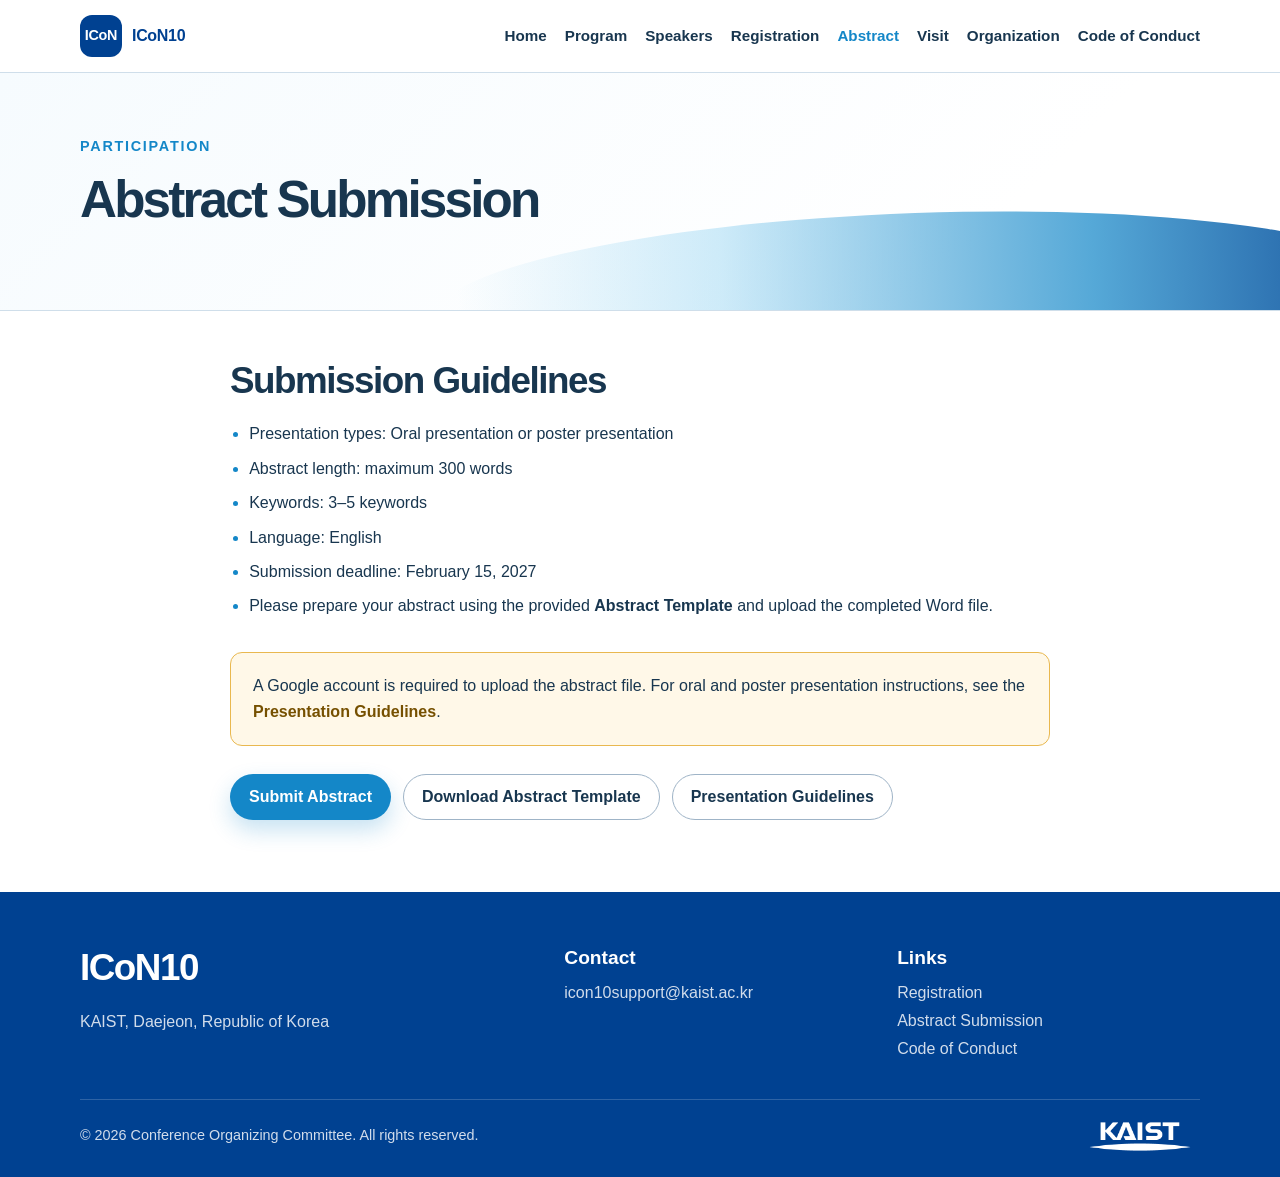
==== abstract.html @ b4e15028 "Add files via upload" ====
<!DOCTYPE html>
<html lang="en">

<head>
  <meta charset="UTF-8" />
  <meta name="viewport" content="width=device-width, initial-scale=1.0" />
  <meta name="description" content="Abstract submission information for ICoN10." />
  <title>Abstract Submission | ICoN10</title>
  <link rel="stylesheet" href="css/style.css" />
</head>

<body class="page-abstract">
  <header class="site-header">
    <div class="container header-inner">
      <a class="site-logo" href="index.html" aria-label="Conference home">
        <span class="logo-mark">ICoN</span>
        <span class="logo-text">ICoN10</span>
      </a>

      <button class="nav-toggle" type="button" aria-label="Open navigation" aria-expanded="false">
        <span></span><span></span><span></span>
      </button>

      <nav class="site-nav" aria-label="Main navigation">
        <a href="index.html">Home</a>
        <a href="program.html">Program</a>
        <a href="speakers.html">Speakers</a>
        <a href="registration.html">Registration</a>
        <a href="abstract.html">Abstract</a>
        <div class="nav-dropdown">
          <a class="nav-dropdown-trigger" href="venue.html">
            Visit
          </a>
          <div class="nav-dropdown-menu" aria-label="Visit submenu">
            <a href="venue.html">Venue</a>
            <a href="transportation.html">Transportation</a>
            <a href="accommodation.html">Accommodation</a>
            <a href="local-information.html">Local Information</a>
          </div>
        </div>
        <a href="organization.html">Organization</a>
        <a href="code-of-conduct.html">Code of Conduct</a>
      </nav>
    </div>
  </header>

  <main class="page-main">
    <section class="page-title">
      <div class="container">
        <p class="eyebrow">Participation</p>
        <h1>Abstract Submission</h1>
      </div>
    </section>

    <section class="section">
      <div class="container content-narrow">
        <h2>Submission Guidelines</h2>
        <ul class="check-list">
          <li>Presentation types: Oral presentation or poster presentation</li>
          <li>Abstract length: maximum 300 words</li>
          <li>Keywords: 3–5 keywords</li>
          <li>Language: English</li>
          <li>Submission deadline: February 15, 2027</li>
          <li>Please prepare your abstract using the provided <strong>Abstract Template</strong> and upload the
            completed Word file.</li>
        </ul>

        <div class="info-box info-box--note">
          A Google account is required to upload the abstract file.
          For oral and poster presentation instructions, see the
          <strong>Presentation Guidelines</strong>.
        </div>

        <div class="button-group">
          <a class="button primary" href="https://forms.gle/6sK1MXdktZsmo4Js5" target="_blank" rel="noopener">
            Submit Abstract
          </a>
          <a class="button secondary" href="files/ICoN10_Abstract_FullName.docx" download>
            Download Abstract Template
          </a>
          <button class="button secondary presenter-info-button" id="presenter-info-open" type="button">
            Presentation Guidelines
          </button>
        </div>
      </div>
    </section>

    <dialog class="presenter-modal" id="presenter-modal" aria-labelledby="presenter-modal-title">
      <div class="presenter-modal-content">
        <button class="presenter-modal-close" id="presenter-modal-close" type="button"
          aria-label="Close presenter information">
          ×
        </button>

        <p class="section-label">Presentation Guidelines</p>

        <h2 id="presenter-modal-title">
          Information for Presenters
        </h2>

        <h3>Oral Presentations</h3>
        <ul class="presenter-guideline-list">
          <li><strong>Time:</strong>
            20 minutes total — 15 minutes for the presentation and 5 minutes for Q&amp;A and transition.
          </li>

          <li><strong>Computer:</strong>
            Presentations must be delivered using the provided Windows desktop.
          </li>

          <li><strong>File Format:</strong>
            PowerPoint is strongly recommended for compatibility.
          </li>

          <li><strong>Upload:</strong>
            Please upload your presentation to the provided computer before your session.
          </li>

          <li><strong>Support:</strong>
            Session convenors will assist with uploading your presentation.
          </li>

          <li><strong>Backup:</strong>
            Please bring a backup copy of your presentation on a USB memory stick.
          </li>
        </ul>

        <h3>Poster Presentations</h3>
        <ul class="presenter-guideline-list">
          <li>
            <strong>Poster Size:</strong>
            A0 (841 × 1189 mm / 33.1 × 46.8 in), portrait orientation.
          </li>

          <li>
            <strong>Poster Number:</strong>
            Please check your poster number and place your poster on the corresponding poster board before your
            presentation day.
          </li>

          <li>
            <strong>Display Schedule:</strong>
            <ul>
              <li>Odd-numbered posters: Monday–Tuesday</li>
              <li>Even-numbered posters: Wednesday–Thursday</li>
            </ul>
          </li>

          <li>
            <strong>Poster Presentation:</strong>
            <ul>
              <li>Odd-numbered posters: Monday, 17:30–20:00</li>
              <li>Even-numbered posters: Wednesday, 14:30–17:00</li>
            </ul>
          </li>

          <li>
            <strong>Presentation Day:</strong>
            Each poster will be presented on one designated day only.
          </li>
        </ul>
      </div>
    </dialog>
  </main>

  <footer class="site-footer">
    <div class="container footer-grid">
      <div>
        <h2>ICoN10</h2>
        <p>KAIST, Daejeon, Republic of Korea</p>
      </div>
      <div>
        <h3>Contact</h3>
        <p><a href="mailto:icon10support@kaist.ac.kr">icon10support@kaist.ac.kr</a></p>
      </div>
      <div class="footer-links">
        <h3>Links</h3>
        <p><a href="registration.html">Registration</a></p>
        <p><a href="abstract.html">Abstract Submission</a></p>
        <p><a href="code-of-conduct.html">Code of Conduct</a></p>
      </div>
    </div>

    <div class="container footer-bottom">
      <p>© <span id="year"></span> Conference Organizing Committee. All rights reserved.</p>
      <a class="footer-kaist-link" href="https://www.kaist.ac.kr/en" target="_blank" rel="noopener noreferrer"
        aria-label="Visit the KAIST website">
        <img class="footer-kaist-logo" src="images/kaist_logo.png" alt="KAIST" />
      </a>
    </div>
  </footer>

  <script src="js/main.js"></script>
</body>

</html>
---- css/style.css ----
/* ================================================================
   00. DESIGN TOKENS — KAIST brand palette and shared values
================================================================ */

:root {
  --kaist-dark-blue: #004191;
  --kaist-medium-blue: #004187;
  --kaist-blue: #1487c8;
  --kaist-light-blue: #5fbeeb;
  --kaist-dark-gray: #7c7c7c;
  --color-navy: var(--kaist-dark-blue);
  --color-blue-dark: var(--kaist-medium-blue);
  --color-blue: var(--kaist-blue);
  --color-blue-light: var(--kaist-light-blue);
  --color-text: #18364f;
  --color-muted: #62798e;
  --color-border: #cfdeea;
  --color-border-strong: #9fb4c7;
  --color-bg: #ffffff;
  --color-bg-muted: #f1f7fb;
  --color-bg-soft-blue: #f6fbfe;
  --color-info-bg: #eef8fd;
  --color-info-border: #9ed5f1;
  --color-note-bg: #fff8e8;
  --color-note-border: #e9b84f;
  --color-note-text: #765000;
  --color-overlay-dark: rgba(0, 39, 84, 0.9);
  --color-overlay-soft: rgba(0, 39, 84, 0.2);
  --color-header-bg: rgba(255, 255, 255, 0.96);
  --color-white-muted: rgba(255, 255, 255, 0.82);
  --color-footer-border: rgba(255, 255, 255, 0.18);
  --color-motif-transparent: rgba(95, 190, 235, 0);
  --color-motif-light: rgba(95, 190, 235, 0.3);
  --color-motif-blue: rgba(20, 135, 200, 0.72);
  --color-motif-dark: rgba(0, 65, 145, 0.92);
  --color-hero-glow: rgba(95, 190, 235, 0.22);
  --color-dialog-backdrop: rgba(0, 39, 84, 0.64);
  --shadow-card: 0 18px 45px rgba(0, 65, 145, 0.12);
  --shadow-dialog: 0 24px 70px rgba(0, 39, 84, 0.3);
  --shadow-button: 0 10px 22px rgba(20, 135, 200, 0.24);
  --radius-sm: 8px;
  --radius-md: 12px;
  --radius-lg: 18px;
  --radius-pill: 999px;
  --link-underline-thickness: 1.5px;
  --link-underline-offset: 4px;
  --max-width: 1120px;
}

/* ================================================================
   01. RESET AND BASE ELEMENTS
================================================================ */

* {
  box-sizing: border-box;
}

html {
  scroll-behavior: smooth;
}

body {
  margin: 0;
  color: var(--color-text);
  background: var(--color-bg);
  font-family: -apple-system, BlinkMacSystemFont, "Segoe UI", Roboto, "Helvetica Neue", Arial, sans-serif;
  line-height: 1.65;
}

img {
  display: block;
  max-width: 100%;
}

figure {
  margin: 0;
}

button,
input,
select,
textarea {
  font: inherit;
}

:focus-visible {
  outline: 3px solid var(--color-blue-light);
  outline-offset: 3px;
}

/* ================================================================
   02. TYPOGRAPHY AND TEXT LINKS
================================================================ */

h1,
h2,
h3 {
  color: inherit;
  line-height: 1.2;
}

h1 {
  margin: 0 0 18px;
  font-size: clamp(2.5rem, 4vw, 3.2rem);
  letter-spacing: -0.055em;
}

h2 {
  margin: 0 0 18px;
  font-size: clamp(2rem, 3vw, 2.3rem);
  letter-spacing: -0.04em;
}

h3 {
  margin: 0 0 10px;
  font-size: 1.2rem;
}

p {
  margin-top: 0;
}

.eyebrow,
.section-label,
.info-box__eyebrow {
  margin: 0 0 10px;
  color: var(--color-blue);
  font-size: 0.8rem;
  font-weight: 800;
  letter-spacing: 0.12em;
  text-transform: uppercase;
}

.eyebrow {
  font-size: 0.9rem;
}

a,
a:visited {
  color: inherit;
  text-decoration: none;
  text-decoration-thickness: var(--link-underline-thickness);
  text-underline-offset: var(--link-underline-offset);
}

a:hover,
a:focus-visible {
  color: var(--color-blue);
  text-decoration: underline;
}

/* 이메일 링크 */
a[href^="mailto:"],
a[href^="mailto:"]:visited {
  color: var(--color-blue);
}

/* ================================================================
   03. SHARED LAYOUT
================================================================ */

.container {
  width: min(100% - 32px, var(--max-width));
  margin: 0 auto;
}

.page-main {
  min-height: 70vh;
}

.section {
  padding: 72px 0;
}

.page-title+.section {
  padding-top: 48px;
}

.section-muted {
  background: var(--color-bg-muted);
}

.section-heading {
  max-width: 720px;
  margin-bottom: 34px;
}

.content-narrow {
  max-width: 820px;
}

.two-column {
  display: grid;
  grid-template-columns: minmax(0, 0.75fr) minmax(0, 1.25fr);
  gap: 52px;
}

.card-grid {
  display: grid;
  gap: 24px;
}

.card-grid.three {
  grid-template-columns: repeat(3, minmax(0, 1fr));
}

.page-actions {
  display: flex;
  flex-wrap: wrap;
  gap: 12px;
  margin-top: 34px;
}

/* ================================================================
   04. HEADER AND MAIN NAVIGATION
================================================================ */

.site-header {
  position: sticky;
  top: 0;
  z-index: 100;
  background: var(--color-header-bg);
  border-bottom: 1px solid var(--color-border);
  backdrop-filter: blur(12px);
}

.header-inner {
  display: flex;
  align-items: center;
  justify-content: space-between;
  min-height: 72px;
  gap: 24px;
}

.site-logo,
.site-logo:visited {
  display: inline-flex;
  align-items: center;
  gap: 10px;
  color: var(--color-navy);
  font-weight: 800;
  letter-spacing: -0.02em;
}

.site-logo:hover,
.site-logo:focus-visible {
  color: var(--color-navy);
  text-decoration: none;
}

.logo-mark {
  display: inline-grid;
  place-items: center;
  width: 42px;
  height: 42px;
  color: var(--color-bg);
  background: var(--color-navy);
  border-radius: var(--radius-md);
  font-size: 0.9rem;
}

.logo-text {
  white-space: nowrap;
}

.site-nav {
  display: flex;
  align-items: center;
  gap: 18px;
  font-size: 0.95rem;
  font-weight: 650;
}

.site-nav a,
.site-nav a:visited {
  color: var(--color-text);
}

.site-nav a:hover,
.site-nav a:focus-visible {
  color: var(--color-blue);
  text-decoration: none;
}

.site-nav a[aria-current],
.site-nav a[aria-current]:hover {
  color: var(--color-blue);
}

.nav-toggle {
  display: none;
  width: 44px;
  height: 44px;
  padding: 0;
  background: var(--color-bg);
  border: 1px solid var(--color-border);
  border-radius: var(--radius-md);
  cursor: pointer;
}

.nav-toggle span {
  display: block;
  width: 20px;
  height: 2px;
  margin: 5px auto;
  background: var(--color-navy);
}

/* Header: dropdown */
.site-header,
.header-inner,
.site-nav {
  overflow: visible;
}

.nav-dropdown {
  position: relative;
  display: flex;
  align-items: center;
}

/* 메뉴 사이에서 마우스가 빠지는 것을 방지하는 공간 */
.nav-dropdown::after {
  content: "";
  position: absolute;
  top: 100%;
  right: -12px;
  left: -12px;
  height: 14px;
}

.nav-dropdown-trigger {
  display: inline-flex;
  align-items: center;
}

/* 기본 상태에서는 드롭다운 숨김 */
.nav-dropdown-menu {
  position: absolute;
  z-index: 100;
  top: calc(100% + 12px);
  left: 50%;

  display: grid;
  min-width: 210px;
  padding: 8px;

  background: var(--color-bg, #ffffff);
  border: 1px solid var(--color-border, #d5e0ea);
  border-radius: var(--radius-sm, 8px);
  box-shadow: var(--shadow-card, 0 12px 30px rgb(0 59 113 / 14%));

  opacity: 0;
  visibility: hidden;
  pointer-events: none;

  transform: translate(-50%, 8px);
  transition:
    opacity 0.2s ease,
    visibility 0.2s ease,
    transform 0.2s ease;
}

/* 마우스오버 또는 키보드 포커스 시 표시 */
.nav-dropdown:hover .nav-dropdown-menu,
.nav-dropdown:focus-within .nav-dropdown-menu {
  opacity: 1;
  visibility: visible;
  pointer-events: auto;
  transform: translate(-50%, 0);
}

/* 드롭다운 안의 링크 */
.site-nav .nav-dropdown-menu a {
  display: block;
  padding: 11px 14px;

  color: var(--color-text);
  border-radius: 5px;

  font-size: 0.90rem;
  font-weight: 600;
  line-height: 1.10;
  text-decoration: none;
  white-space: nowrap;
}

.site-nav .nav-dropdown-menu a:hover,
.site-nav .nav-dropdown-menu a:focus-visible {
  color: var(--color-blue);
  background: var(--color-bg-muted);
}

.site-nav .nav-dropdown:hover>.nav-dropdown-trigger,
.site-nav .nav-dropdown:focus-within>.nav-dropdown-trigger {
  color: var(--color-blue);
}


/* ================================================================
   05. SHARED PAGE TITLE — KAIST curved graphic motif
================================================================ */

.page-title {
  position: relative;
  z-index: 0;
  isolation: isolate;
  overflow: hidden;
  padding: 62px 0;
  background: linear-gradient(135deg, var(--color-bg-soft-blue) 0%, var(--color-bg) 76%);
  border-bottom: 1px solid var(--color-border);
}

.page-title::before {
  content: "";
  position: absolute;
  right: -10%;
  bottom: -88px;
  z-index: 0;
  width: min(78vw, 980px);
  height: 185px;
  background: linear-gradient(90deg,
      var(--color-motif-transparent) 3%,
      var(--color-motif-light) 30%,
      var(--color-motif-blue) 68%,
      var(--color-motif-dark) 100%);
  border-radius: 50%;
  transform: rotate(-2deg);
}

.page-title>.container {
  position: relative;
  z-index: 1;
}

/* .page-title>.container>p:last-of-type {
  max-width: 760px;
  margin-bottom: 0;
  color: var(--color-muted);
  font-size: 1.12rem;
}
 */

/* .page-title p {
  max-width: 760px;
  margin-bottom: 0;
  color: var(--color-muted);
  font-size: 1.12rem;
}
 */
/* ================================================================
   06. BUTTONS
================================================================ */

.button-group {
  display: flex;
  flex-wrap: wrap;
  gap: 12px;
}

.button,
.button:visited {
  display: inline-flex;
  align-items: center;
  justify-content: center;
  min-height: 46px;
  padding: 0 18px;
  color: var(--color-navy);
  background: var(--color-bg);
  border: 1px solid transparent;
  border-radius: var(--radius-pill);
  font-weight: 750;
  text-align: center;
  text-decoration: none;
  cursor: pointer;
  transition: transform 0.2s ease, box-shadow 0.2s ease, color 0.2s ease, background-color 0.2s ease, border-color 0.2s ease;
}

.button:hover,
.button:focus-visible {
  text-decoration: none;
  transform: translateY(-1px);
}

.button.primary,
.button.primary:visited {
  color: var(--color-bg);
  background: var(--color-blue);
  box-shadow: var(--shadow-button);
}

.button.primary:hover,
.button.primary:focus-visible {
  color: var(--color-bg);
  background: var(--color-blue-dark);
}

.button.secondary,
.button.secondary:visited {
  color: var(--color-text);
  background: var(--color-bg);
  border-color: var(--color-border-strong);
}

.button.secondary:hover,
.button.secondary:focus-visible {
  color: var(--color-blue);
  border-color: var(--color-blue);
}

/* ================================================================
   07. SHARED CARDS, TABLES AND LISTS
================================================================ */

.hero-card,
.info-card,
.speaker-card,
.contact-card,
.card {
  background: var(--color-bg);
  border: 1px solid var(--color-border);
  border-radius: var(--radius-lg);
}

.info-card,
.speaker-card,
.contact-card {
  padding: 24px;
}

.info-card a,
.speaker-name-link,
.committee-name-link,
.hotel-reference-link,
.venue-detail-link,
.venue-card-link {
  font-weight: 750;
}

.info-card a {
  color: var(--color-blue);
}

a.venue-card-link,
a.venue-card-link:visited {
  color: var(--color-blue);
}

.table-wrapper,
.hotel-table-wrapper {
  overflow-x: auto;
  margin: 22px 0 34px;
  border: 1px solid var(--color-border);
  border-radius: var(--radius-lg);
  -webkit-overflow-scrolling: touch;
}

table {
  width: 100%;
  min-width: 640px;
  background: var(--color-bg);
  border-collapse: collapse;
}

th,
td {
  padding: 15px 18px;
  border-bottom: 1px solid var(--color-border);
  text-align: left;
  vertical-align: top;
}

th {
  color: var(--color-navy);
  background: var(--color-bg-muted);
}

tr:last-child td,
tr:last-child th {
  border-bottom: 0;
}

.check-list,
.number-list,
.person-list {
  margin: 0 0 32px;
  padding-left: 1.2rem;
}

.check-list li,
.number-list li,
.person-list li {
  margin-bottom: 8px;
}

.check-list li::marker,
.number-list li::marker,
.person-list li::marker {
  color: var(--color-blue);
}

/* ================================================================
   08. SHARED INFORMATION BOXES
   Orange = short note / Blue = titled information block
================================================================ */

.info-box {
  margin: 28px 0;
  padding: 20px 22px;
  border: 1px solid;
  border-radius: var(--radius-md);
}

.info-box--note {
  color: var(--color-text);
  background: var(--color-note-bg);
  border-color: var(--color-note-border);
}

.info-box--note strong {
  color: var(--color-note-text);
}

.info-box--feature {
  padding: 26px 28px;
  background: var(--color-info-bg);
  border-color: var(--color-info-border);
}

.info-box__title {
  margin: 0 0 14px;
  font-size: clamp(1.25rem, 2.5vw, 1.55rem);
  letter-spacing: -0.025em;
}

.info-box> :last-child {
  margin-bottom: 0;
}

.info-box .button {
  margin-top: 8px;
}

/* ================================================================
   09. FOOTER
================================================================ */

.site-footer {
  padding: 54px 0 24px;
  color: var(--color-white-muted);
  background: var(--color-navy);
}

.site-footer h2,
.site-footer h3 {
  color: var(--color-bg);
}

.site-footer a,
.site-footer a:visited {
  color: inherit;
}

.site-footer a:hover,
.site-footer a:focus-visible {
  color: var(--color-blue-light);
  text-decoration: underline;
}

.footer-grid {
  display: grid;
  grid-template-columns: 1.5fr 1fr 1fr;
  gap: 30px;
}

.footer-links p {
  margin: 0 0 2px;
}

.footer-bottom {
  display: flex;
  align-items: center;
  justify-content: space-between;
  gap: 24px;
  margin-top: 34px;
  padding-top: 20px;
  border-top: 1px solid var(--color-footer-border);
  font-size: 0.9rem;
}

.footer-bottom p {
  margin: 0;
}

.footer-kaist-link:hover,
.footer-kaist-link:focus-visible {
  text-decoration: none;
}

.footer-kaist-logo {
  width: 120px;
  height: auto;
}

/* ================================================================
   10. HOME — index.html
================================================================ */

.hero {
  padding: 92px 0;
  background: radial-gradient(circle at top left, var(--color-hero-glow), transparent 36%), linear-gradient(135deg, var(--color-bg-soft-blue) 0%, var(--color-bg) 58%, var(--color-bg-muted) 100%);
}

.hero-grid {
  display: grid;
  grid-template-columns: minmax(0, 1.3fr) minmax(320px, 0.7fr);
  gap: 48px;
  align-items: center;
}

.hero h1 {
  font-size: clamp(3rem, 5vw, 4rem);
}

.hero-subtitle {
  max-width: 720px;
  margin: 0 0 28px;
  color: var(--color-muted);
  font-size: 1.2rem;
}

.hero-meta {
  display: grid;
  grid-template-columns: repeat(2, minmax(0, 1fr));
  gap: 16px;
  margin: 26px 0 32px;
}

.hero-meta div {
  padding: 18px;
  background: var(--color-bg);
  border: 1px solid var(--color-border);
  border-radius: var(--radius-lg);
}

.hero-meta strong,
.hero-meta span {
  display: block;
}

.hero-meta strong {
  color: var(--color-text);
}

.hero-meta span,
.date-list span {
  color: var(--color-muted);
}

.hero-card {
  padding: 28px;
  box-shadow: var(--shadow-card);
}

.date-list {
  margin: 0;
  padding: 0;
  list-style: none;
}

.date-list li {
  display: flex;
  justify-content: space-between;
  gap: 16px;
  padding: 16px 0;
  border-bottom: 1px solid var(--color-border);
}

.date-list li:last-child {
  border-bottom: 0;
}

.date-list strong {
  color: var(--color-text);
  text-align: right;
  white-space: nowrap;
}

.about-conference-image {
  overflow: hidden;
  margin: 24px 0 30px;
  background: var(--color-bg-muted);
  border-radius: var(--radius-md);
  aspect-ratio: 5 / 3;
}

.about-conference-image img {
  width: 100%;
  height: 100%;
  max-height: 460px;
  object-fit: cover;
}

.centered-link {
  margin-top: 30px;
  text-align: center;
}

/* Home: continuous invited-speaker slider */

.speaker-slider {
  position: relative;
  overflow: hidden;
  margin-top: 32px;
}

.speaker-slider-track {
  position: relative;
  display: flex;
  gap: 22px;
  overflow-x: auto;
  padding: 4px 2px 14px;
  cursor: grab;
  user-select: none;
  touch-action: pan-y;
  overscroll-behavior-x: contain;
  scrollbar-width: none;
}

.speaker-slider-track::-webkit-scrollbar {
  display: none;
}

.speaker-slider-track.is-dragging {
  cursor: grabbing;
}

.speaker-slide,
.speaker-slide:visited {
  position: relative;
  display: block;
  flex: 0 0 calc((100% - 66px) / 4);
  overflow: hidden;
  color: var(--color-bg);
  background: var(--color-bg-muted);
  border-radius: var(--radius-md);
  aspect-ratio: 4 / 5;
  text-decoration: none;
}

.speaker-slide:hover,
.speaker-slide:focus-visible {
  color: var(--color-bg);
  text-decoration: none;
}

.speaker-slide::after {
  content: "";
  position: absolute;
  inset: 0;
  background: linear-gradient(to top, var(--color-overlay-dark) 0%, var(--color-overlay-soft) 48%, transparent 72%);
  pointer-events: none;
}

.speaker-slide img {
  width: 100%;
  height: 100%;
  object-fit: cover;
  pointer-events: none;
  -webkit-user-drag: none;
  transition: transform 0.35s ease;
}

.speaker-slide:hover img,
.speaker-slide:focus-visible img {
  transform: scale(1.04);
}

.speaker-slide-info {
  position: absolute;
  right: 20px;
  bottom: 18px;
  left: 20px;
  z-index: 1;
}

.speaker-slide-info h3 {
  margin: 0 0 5px;
  color: var(--color-bg);
  font-size: 1.2rem;
}

.speaker-slide-info p {
  margin: 0;
  color: var(--color-white-muted);
  font-size: 0.9rem;
  line-height: 1.4;
}

.speaker-slider-button {
  position: absolute;
  top: 50%;
  z-index: 3;
  display: grid;
  width: 46px;
  height: 46px;
  padding: 0;
  color: var(--color-bg);
  background: var(--color-overlay-dark);
  border: 0;
  border-radius: 50%;
  font-size: 2rem;
  line-height: 1;
  cursor: pointer;
  place-items: center;
  transform: translateY(-50%);
  transition: background-color 0.2s ease, transform 0.2s ease;
}

.speaker-slider-prev {
  left: 14px;
}

.speaker-slider-next {
  right: 14px;
}

.speaker-slider-button:hover,
.speaker-slider-button:focus-visible {
  color: var(--color-bg);
  background: var(--color-blue);
}

.speaker-slider-button:hover {
  transform: translateY(-50%) scale(1.06);
}

.speaker-slider-actions {
  margin-top: 22px;
  text-align: center;
}

/* ================================================================
   20. PROGRAM — program.html
================================================================ */

.program-downloads {
  display: grid;
  grid-template-columns: repeat(4, minmax(0, 1fr));
  gap: 20px;
  margin: 32px 0 0;
}

.program-download-button,
.program-download-button:visited {
  display: flex;
  align-items: center;
  justify-content: center;
  min-height: 72px;
  padding: 14px 16px;
  color: var(--color-navy);
  background: var(--color-bg);
  border: 1px solid var(--color-blue);
  border-radius: var(--radius-pill);
  font-weight: 800;
  line-height: 1.35;
  text-align: center;
  text-decoration: none;
  cursor: pointer;
  transition: transform 0.2s ease, box-shadow 0.2s ease, color 0.2s ease, background-color 0.2s ease, border-color 0.2s ease;
}

.program-download-button:hover,
.program-download-button:focus-visible {
  color: var(--color-bg);
  background: var(--color-navy);
  text-decoration: none;
  transform: translateY(-5px);
  box-shadow: var(--shadow-button);
}

.program-download-button.is-preparing {
  cursor: not-allowed;
}

.program-days {
  display: grid;
  gap: 48px;
}

.program-day {
  scroll-margin-top: 100px;
}

.program-day-heading {
  display: flex;
  align-items: baseline;
  gap: 16px;
  margin-bottom: 16px;
  padding-bottom: 14px;
  border-bottom: 2px solid var(--color-navy);
}

.program-day-heading .section-label,
.program-day-heading h2 {
  margin: 0;
}

.schedule-list {
  overflow: hidden;
  background: var(--color-bg);
  border: 1px solid var(--color-border);
  border-radius: var(--radius-lg);
}

.schedule-item {
  display: grid;
  grid-template-columns: 140px minmax(0, 1fr);
  gap: 24px;
  padding: 22px 24px;
  border-bottom: 1px solid var(--color-border);
}

.schedule-item:last-child {
  border-bottom: 0;
}

.schedule-item time {
  color: var(--color-blue);
  font-weight: 800;
  white-space: nowrap;
}

.schedule-content h3 {
  margin-bottom: 6px;
}

.schedule-content p {
  margin: 4px 0 0;
}

.schedule-meta {
  color: var(--color-muted);
  font-size: 0.95rem;
}

.schedule-break {
  background: var(--color-bg-muted);
}



/* ================================================================
   25. Program: temporary program overview
================================================================ */


.program-overview {
  padding-top: 56px;
  padding-bottom: 72px;
}

.program-status-card {
  overflow: hidden;
  max-width: 1120px;
  margin: 0 auto;

  background: var(--color-bg);
  border: 1px solid var(--color-light-blue);
  border-radius: var(--radius-md);
  box-shadow: 0 16px 40px rgb(0 59 113 / 8%);
}

.program-status-content {
  padding: 42px 46px;
  background:
    linear-gradient(135deg,
      rgb(232 247 255 / 95%),
      rgb(255 255 255 / 98%));
}

.program-status-content .section-label {
  margin: 0 0 10px;
}

.program-status-content h2 {
  margin: 0 0 18px;
  color: var(--color-navy);
}

.program-status-content>p:not(.section-label) {
  max-width: 850px;
  margin: 0;
  line-height: 1.75;
}

.program-status-content .program-status-note {
  margin-top: 16px;
  color: var(--color-text-muted);
  font-size: 0.95rem;
}

.program-facts {
  display: grid;
  grid-template-columns: repeat(3, 1fr);
  margin: 0;
  padding: 0;
}

.program-facts>div {
  padding: 25px 30px;
  border-top: 1px solid var(--color-border);
}

.program-facts>div+div {
  border-left: 1px solid var(--color-border);
}

.program-facts dt {
  margin-bottom: 7px;
  color: var(--color-blue);
  font-size: 0.78rem;
  font-weight: 800;
  letter-spacing: 0.08em;
  text-transform: uppercase;
}

.program-facts dd {
  margin: 0;
  color: var(--color-navy);
  font-size: 1rem;
  font-weight: 650;
  line-height: 1.5;
}


/* ================================================================
   30. SPEAKERS — speakers.html
================================================================ */

.speaker-photo {
  display: grid;
  overflow: hidden;
  margin-bottom: 18px;
  color: var(--color-muted);
  background: var(--color-bg-muted);
  border-radius: var(--radius-md);
  aspect-ratio: 4 / 3;
  font-weight: 700;
  place-items: center;
}

.speaker-photo img {
  width: 100%;
  height: 100%;
  object-fit: cover;
}

.speaker-name-link {
  font-weight: inherit;
}

/* ================================================================
   40. REGISTRATION — registration.html
================================================================ */

.page-registration .button.primary .button.secondary {
  margin-top: 4px;
}

/* ================================================================
   50. ABSTRACT SUBMISSION — abstract.html
================================================================ */

.presenter-info-button {
  font-weight: 750;
}

.presenter-modal {
  width: min(100% - 32px, 680px);
  max-height: 80vh;
  padding: 0;
  overflow: auto;
  color: var(--color-text);
  background: var(--color-bg);
  border: 0;
  border-radius: var(--radius-lg);
  box-shadow: var(--shadow-dialog);
}

.presenter-modal::backdrop {
  background: var(--color-dialog-backdrop);
  backdrop-filter: blur(3px);
}

.presenter-modal-content {
  position: relative;
  padding: 36px;
}

.presenter-modal-content h2 {
  margin-right: 48px;
}

.presenter-modal-content h3 {
  margin-top: 24px;
}

.presenter-modal-close {
  position: absolute;
  top: 16px;
  right: 16px;
  width: 38px;
  height: 38px;
  padding: 0;
  color: var(--color-navy);
  background: transparent;
  border: 0;
  border-radius: 50%;
  font-size: 1.8rem;
  line-height: 1;
  cursor: pointer;
}

.presenter-modal-close:hover,
.presenter-modal-close:focus-visible {
  background: var(--color-bg-muted);
}

.presenter-guideline-list {
  margin: 0 0 28px;
  padding-left: 1.3rem;
}

.presenter-guideline-list>li {
  margin-bottom: 10px;
  line-height: 1.65;
}

.presenter-guideline-list ul {
  margin-top: 8px;
  padding-left: 1.3rem;
}

.presenter-guideline-list ul li {
  margin-bottom: 5px;
}

.presenter-guideline-list li::marker,
.presenter-guideline-list strong {
  color: var(--color-navy);
}

/* ================================================================
   60. VENUE — venue.html and related pages
================================================================ */

/* 60-1. Venue main page */

.venue-layout {
  grid-template-columns: repeat(2, minmax(0, 1fr));
  gap: 32px;
}

.venue-detail-link {
  font-size: 1.1rem;
}

.venue-photo {
  margin: 24px 0 0;
}

.venue-photo img {
  width: 100%;
  height: auto;
  border-radius: var(--radius-sm);
}

.venue-photo figcaption {
  margin-top: 8px;
  color: var(--color-muted);
  font-size: 0.85rem;
  line-height: 1.4;
}

.venue-map {
  min-height: 360px;
  overflow: hidden;
  border-radius: var(--radius-sm);
}

.venue-map iframe {
  display: block;
  width: 100%;
  height: 100%;
  min-height: 360px;
  border: 0;
}

.venue-information-section {
  padding-top: 40px;
}

.venue-information-grid .card {
  height: 100%;
  padding: 28px 30px;
  border-radius: var(--radius-lg);
}

.venue-information-grid .card h3 {
  margin-top: 0;
}

.venue-wifi-box {
  margin-top: 32px;
}

.venue-wifi-box p:last-child {
  margin-bottom: 0;
}

/* 60-2. Transportation */

.travel-content h2 {
  margin: 0 0 14px;
  font-size: clamp(1.25rem, 2.5vw, 1.55rem);
  letter-spacing: -0.025em;
}

.travel-content>h2 {
  margin-top: 20px;
}

.travel-content>.info-box:first-child {
  margin-top: 0;
}

/* Transportation links are the only persistent-link exception. */
.travel-content .inline-resource-link,
.travel-content .inline-resource-link:visited {
  color: var(--color-blue);
  font-weight: 650;
  text-decoration: underline;
  text-decoration-thickness: var(--link-underline-thickness);
  text-underline-offset: var(--link-underline-offset);
}

.travel-content .inline-resource-link:hover,
.travel-content .inline-resource-link:focus-visible {
  color: var(--color-blue-dark);
}

.travel-steps {
  margin: 0 0 32px;
  padding-left: 1.4rem;
}

.travel-steps li {
  margin-bottom: 10px;
  padding-left: 4px;
  line-height: 1.75;
}

.travel-steps li::marker {
  font-weight: 700;
}

.travel-substeps {
  margin: 10px 0 0;
  padding-left: 1.4rem;
  list-style: disc;
}

.travel-substeps li {
  margin-bottom: 10px;
  padding-left: 4px;
}

.travel-substeps li::marker {
  color: var(--color-navy);
}

.travel-substep-note {
  margin: 12px 0 0;
  color: var(--color-muted);
}

.travel-substep-note a {
  color: var(--color-blue);
  text-decoration: underline;
  text-decoration-thickness: var(--link-underline-thickness);
  text-underline-offset: var(--link-underline-offset);
}

.travel-substep-note a:hover,
.travel-substep-note a:focus-visible {
  color: var(--color-blue-dark);
}

.destination-box {
  margin: 30px 0 38px;
  padding: 24px 26px;
  background: var(--color-bg-muted);
  border: 1px solid var(--color-border);
  border-radius: var(--radius-md);
}

.destination-box>strong {
  color: var(--color-navy);
  font-size: clamp(1rem, 2.2vw, 1.2rem);
}

.destination-box>p:last-child {
  margin-bottom: 0;
}

.taxi-driver-message {
  margin: 18px 0;
  padding: 20px 18px;
  color: var(--color-navy);
  background: var(--color-bg);
  border: 2px solid var(--color-navy);
  border-radius: var(--radius-sm);
  font-size: clamp(1.4rem, 3vw, 2rem);
  font-weight: 800;
  line-height: 1.4;
  text-align: center;
}

/* 60-3. Accommodation */

.hotel-card-grid {
  display: grid;
  grid-template-columns: repeat(3, minmax(0, 1fr));
  gap: 28px;
  margin-top: 40px;
}

.hotel-card {
  overflow: hidden;

  background: var(--color-bg);
  border: 1px solid var(--color-border);
  border-radius: var(--radius-md);
  box-shadow: 0 12px 30px rgb(0 59 113 / 7%);
}

.hotel-card-image {
  overflow: hidden;
  aspect-ratio: 16 / 9;
  background: var(--color-bg-muted);
}

.hotel-card-image img {
  width: 100%;
  height: 100%;
  object-fit: cover;
  transition: transform 0.3s ease;
}

.hotel-card:hover .hotel-card-image img {
  transform: scale(1.025);
}

.hotel-card-body {
  padding: 26px 28px 30px;
}

.hotel-card-title {
  margin: 0 0 24px;
  font-size: 1.25rem;
  line-height: 1.4;
}

.hotel-card-title a {
  color: inherit;
  text-decoration: none;
}

.hotel-card-title a:hover,
.hotel-card-title a:focus-visible {
  color: var(--color-blue);
  text-decoration: underline;
  text-decoration-thickness: 1.5px;
  text-underline-offset: 5px;
}

.hotel-card-details {
  display: grid;
  gap: 18px;
  margin: 0;
}

.hotel-card-details>div {
  display: grid;
  gap: 5px;
}

.hotel-card-details dt {
  color: var(--color-blue);
  font-size: 0.76rem;
  font-weight: 800;
  letter-spacing: 0.08em;
  text-transform: uppercase;
}

.hotel-card-details dd {
  margin: 0;
  color: var(--color-text);
  line-height: 1.55;
}

.hotel-card-details a {
  color: inherit;
  text-decoration: none;
}

.hotel-card-details a:hover,
.hotel-card-details a:focus-visible {
  color: var(--color-blue);
  text-decoration: underline;
  text-decoration-thickness: 1.5px;
  text-underline-offset: 4px;
}

.venue-accommodation-box {
  margin-top: 0px;
}

.venue-accommodation-box p:last-child {
  margin-bottom: 0;
}

/* 60-4. Local information */

.local-info-section {
  margin-bottom: 64px;
}

.local-info-section>h2 {
  margin: 0 0 26px;
}

.local-feature {
  display: grid;
  gap: clamp(28px, 5vw, 64px);
  align-items: center;
}

.local-feature-weather {
  grid-template-columns: minmax(0, 0.9fr) minmax(0, 1.1fr);
}

.local-feature-attractions {
  grid-template-columns: minmax(0, 1.1fr) minmax(0, 0.9fr);
}

.local-feature-image {
  min-width: 0;
  overflow: hidden;
  margin: 0;
  background: var(--color-bg-muted);
  border-radius: var(--radius-md);
  aspect-ratio: 4 / 3;
}

.local-feature-image img {
  width: 100%;
  height: 100%;
  object-fit: cover;
}

.local-feature-text {
  min-width: 0;
}

.local-feature-text p {
  margin: 0 0 16px;
  line-height: 1.75;
}

.local-feature-text p:last-of-type {
  margin-bottom: 0;
}

.local-info-actions {
  display: flex;
  flex-wrap: wrap;
  gap: 12px;
  margin-top: 10px;
}

.map-information-box {
  margin-top: 48px;
}

.useful-contacts-box {
  margin-top: 28px;
}

.useful-contacts-box .info-box__title {
  color: var(--color-note-text);
}

.useful-contacts-grid {
  display: grid;
  grid-template-columns: repeat(2, minmax(0, 1fr));
  gap: 20px;
}

.useful-contact-item h3 {
  margin: 0 0 10px;
  font-size: 1.05rem;
  color: var(--color-note-text);
}

.useful-contact-item strong {
  color: var(--color-text);
}

.useful-contact-item p,
.useful-contact-item ul {
  margin: 0;
  line-height: 1.7;
}

.useful-contact-item ul {
  padding-left: 1.2rem;
}

/* ================================================================
   70. ORGANIZATION — organization.html
================================================================ */

.organizer-card,
.sponsor-area {
  padding: 20px 24px;
  background: var(--color-bg-muted);
  border: 1px solid var(--color-border);
  border-radius: var(--radius-sm);
}

.organizer-card {
  margin-bottom: 42px;
}

.organizer-card p {
  margin: 0;
  font-size: 1.1rem;
  font-weight: 400;
  line-height: 1.65;
}

.committee-table-wrapper {
  width: 100%;
  overflow-x: auto;
  margin-bottom: 42px;
  -webkit-overflow-scrolling: touch;
}

.committee-table {
  width: 100%;
  min-width: 680px;
  table-layout: fixed;
  border-collapse: collapse;
}

.committee-name-column {
  width: 25%;
}

.committee-institution-column {
  width: 50%;
}

.committee-country-column {
  width: 25%;
}

.committee-table th,
.committee-table td {
  padding: 12px;
  border-bottom: 1px solid var(--color-border-strong);
  text-align: left;
  vertical-align: top;
  line-height: 1.5;
}

.committee-role-row th {
  padding: 30px 0 12px;
  color: var(--color-navy);
  background: transparent;
  border-bottom: 1px solid var(--color-border-strong);
  font-size: 1.25rem;
  font-weight: 700;
}

.committee-table tbody:first-child .committee-role-row th {
  padding-top: 0;
}

.committee-name {
  color: var(--color-text);
  background: var(--color-bg-muted);
  font-weight: 600;
}

.committee-country {
  text-align: right;
  white-space: nowrap;
}

.committee-table tbody tr:last-child th,
.committee-table tbody tr:last-child td {
  border-bottom: 1px solid var(--color-border-strong);
}

.sponsor-area p {
  margin: 0;
  color: var(--color-muted);
}

/* ================================================================
   80. CODE OF CONDUCT — code-of-conduct.html
================================================================ */

.conduct-content h2 {
  margin: 0 0 14px;
  font-size: clamp(1.2rem, 3vw, 1.8rem);
}

.conduct-content p {
  line-height: 1.75;
}

.conduct-list {
  margin: 0 0 28px;
  padding-left: 1.3rem;
}

.conduct-list li {
  margin-bottom: 10px;
  padding-left: 4px;
  line-height: 1.7;
}

.conduct-list li::marker {
  color: var(--color-blue);
}

.conduct-notice {
  margin: 36px 0;
}

.conduct-actions {
  display: flex;
  margin-top: 30px;
}





.dev-note {
  padding: 12px 14px;
  color: #1f0f7e;
  background: #c3daf7;
  border: 1px dashed #177099;
}



/* ================================================================
   90. RESPONSIVE RULES
================================================================ */

@media (max-width: 920px) {
  .nav-toggle {
    display: block;
  }

  .site-nav {
    position: absolute;
    top: 72px;
    right: 0;
    left: 0;
    display: none;
    flex-direction: column;
    align-items: flex-start;
    gap: 0;
    padding: 12px 16px 20px;
    background: var(--color-bg);
    border-bottom: 1px solid var(--color-border);
  }

  .site-nav.is-open {
    display: flex;
  }

  .site-nav a {
    width: 100%;
    padding: 12px 4px;
  }

  .nav-dropdown {
    display: block;
    width: 100%;
  }

  .nav-dropdown::after {
    display: none;
  }

  .nav-dropdown-trigger {
    width: 100%;
  }

  .nav-dropdown-menu {
    position: static;
    top: auto;
    left: auto;

    display: grid;
    min-width: 0;
    width: 100%;
    padding: 4px 0 8px 18px;

    background: transparent;
    border: 0;
    border-radius: 0;
    box-shadow: none;

    opacity: 1;
    visibility: visible;
    pointer-events: auto;
    transform: none;
  }

  .nav-dropdown:hover .nav-dropdown-menu,
  .nav-dropdown:focus-within .nav-dropdown-menu {
    transform: none;
  }

  .site-nav .nav-dropdown-menu a {
    padding: 8px 0;
    font-size: 0.9rem;
  }

  .hero-grid,
  .two-column,
  .footer-grid {
    grid-template-columns: 1fr;
  }

  .hero-meta,
  .card-grid.three {
    grid-template-columns: 1fr;
  }

  .program-downloads {
    grid-template-columns: repeat(2, minmax(0, 1fr));
  }

  .speaker-slider-track {
    gap: 20px;
  }

  .speaker-slide {
    flex-basis: clamp(180px, 55vw, 220px);
  }

  .hotel-card-grid {
    grid-template-columns: repeat(2, minmax(0, 1fr));
  }
}

@media (max-width: 760px) {
  .local-info-section {
    margin-bottom: 52px;
  }

  .local-feature-weather,
  .local-feature-attractions {
    grid-template-columns: 1fr;
  }

  .local-feature-image {
    aspect-ratio: 16 / 10;
  }

  .local-info-actions {
    flex-direction: column;
  }

  .local-info-actions .button,
  .info-box .button {
    width: 100%;
  }

  .useful-contacts-grid {
    grid-template-columns: 1fr;
    gap: 22px;
  }

  /* 여기 아래는 program 준비 후 삭제 */
  .program-overview {
    padding-top: 36px;
    padding-bottom: 52px;
  }

  .program-status-content {
    padding: 30px 24px;
  }

  .program-facts {
    grid-template-columns: 1fr;
  }

  .program-facts>div {
    padding: 20px 24px;
  }

  .program-facts>div+div {
    border-left: 0;
  }

}

@media (max-width: 700px) {
  .venue-layout {
    grid-template-columns: 1fr;
    gap: 24px;
  }

  .venue-map,
  .venue-map iframe {
    min-height: 320px;
  }

  .info-box--feature {
    padding: 22px 20px;
  }

  .taxi-driver-message {
    padding: 18px 12px;
    font-size: 1.4rem;
  }

  .organizer-card {
    padding: 18px;
  }

  .committee-table {
    min-width: 620px;
    font-size: 0.95rem;
  }

  .committee-table th,
  .committee-table td {
    padding: 10px;
  }

  .conduct-list {
    padding-left: 1.15rem;
  }

  .conduct-actions .button {
    width: 100%;
  }
}

@media (max-width: 600px) {
  .speaker-slider-track {
    gap: 14px;
  }

  .speaker-slide {
    flex-basis: clamp(180px, 55vw, 220px);
  }

  .speaker-slider-button {
    width: 38px;
    height: 38px;
    font-size: 1.6rem;
  }

  .speaker-slider-prev {
    left: 8px;
  }

  .speaker-slider-next {
    right: 8px;
  }

  .speaker-slide-info {
    right: 14px;
    bottom: 14px;
    left: 14px;
  }

  .speaker-slide-info h3 {
    font-size: 1.05rem;
  }

  .speaker-slide-info p {
    font-size: 0.82rem;
  }

  .hotel-card-grid {
    grid-template-columns: 1fr;
    gap: 22px;
  }

  .hotel-card-body {
    padding: 22px 22px 26px;
  }
}

@media (max-width: 560px) {
  .container {
    width: min(100% - 24px, var(--max-width));
  }

  .logo-text {
    display: none;
  }

  .hero,
  .section,
  .page-title {
    padding: 52px 0;
  }

  .page-title+.section {
    padding-top: 36px;
  }

  .page-title::before {
    right: -360px;
    bottom: -74px;
    width: 720px;
    height: 150px;
  }

  .date-list li {
    display: block;
  }

  .date-list strong {
    display: block;
    margin-top: 4px;
    text-align: left;
  }

  .program-downloads {
    grid-template-columns: 1fr;
  }

  .schedule-item {
    grid-template-columns: 1fr;
    gap: 8px;
    padding: 18px;
  }

  .program-day-heading {
    display: block;
  }

  .program-day-heading .section-label {
    margin-bottom: 6px;
  }

  .footer-bottom {
    align-items: flex-start;
    flex-direction: column;
  }
}

@media (prefers-reduced-motion: reduce) {
  html {
    scroll-behavior: auto;
  }

  *,
  *::before,
  *::after {
    transition-duration: 0.01ms !important;
    animation-duration: 0.01ms !important;
    animation-iteration-count: 1 !important;
  }
}
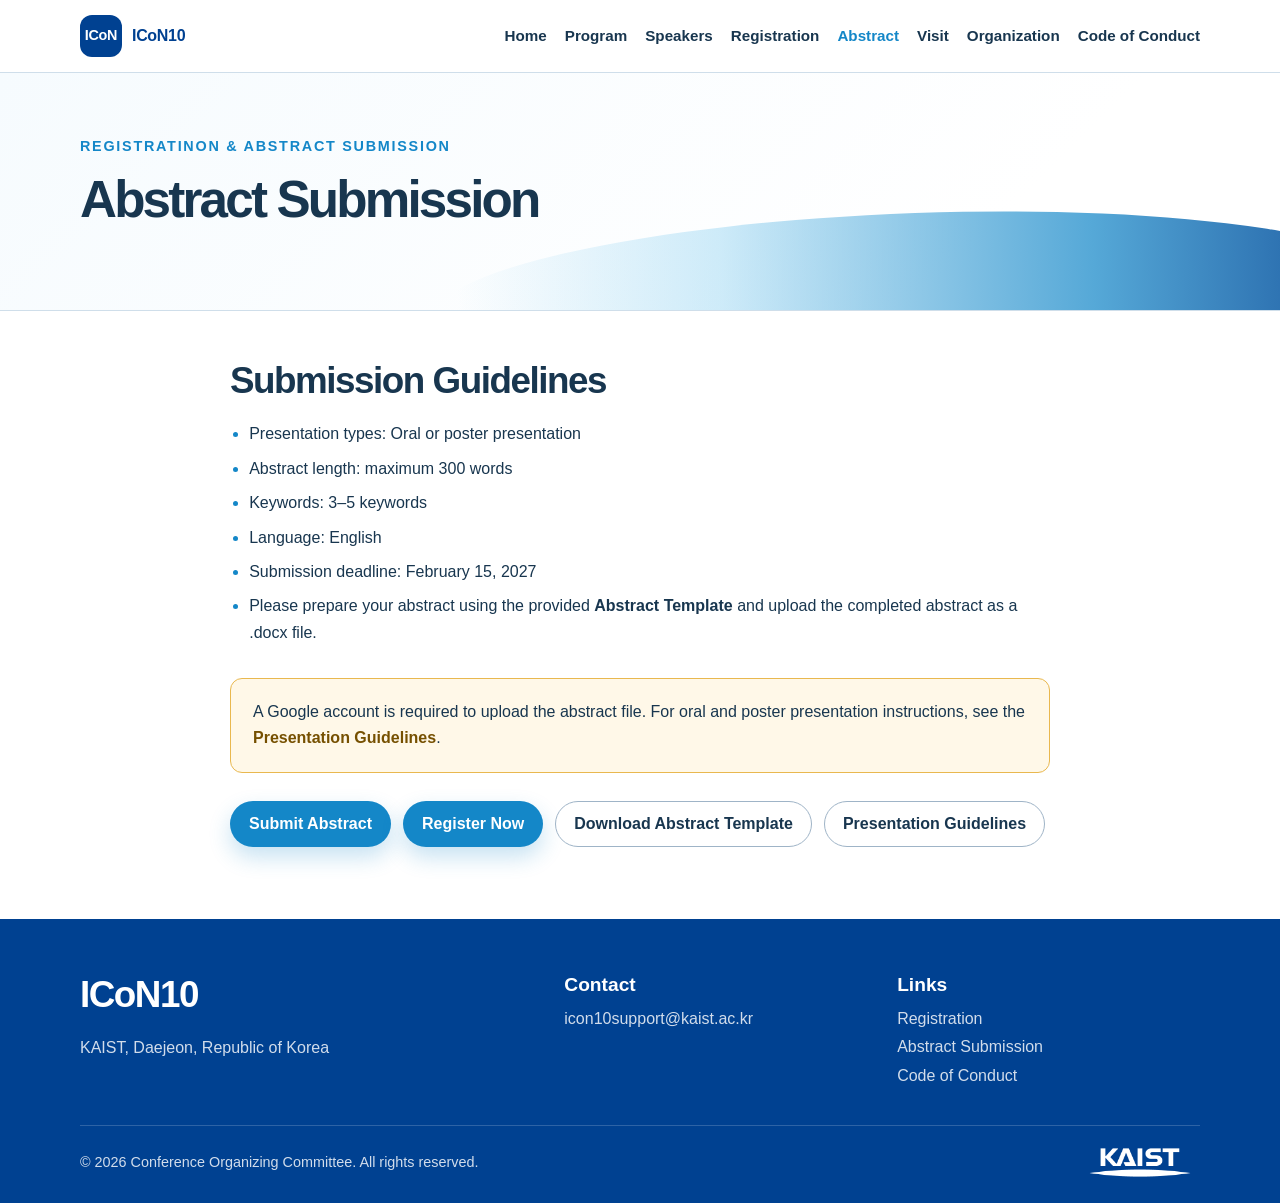
==== commit c067fed9: "Add files via upload" ====
--- a/abstract.html
+++ b/abstract.html
@@ -47,7 +47,7 @@
   <main class="page-main">
     <section class="page-title">
       <div class="container">
-        <p class="eyebrow">Participation</p>
+        <p class="eyebrow">Registratinon & Abstract submission</p>
         <h1>Abstract Submission</h1>
       </div>
     </section>
@@ -56,13 +56,13 @@
       <div class="container content-narrow">
         <h2>Submission Guidelines</h2>
         <ul class="check-list">
-          <li>Presentation types: Oral presentation or poster presentation</li>
+          <li>Presentation types: Oral or poster presentation</li>
           <li>Abstract length: maximum 300 words</li>
           <li>Keywords: 3–5 keywords</li>
           <li>Language: English</li>
           <li>Submission deadline: February 15, 2027</li>
           <li>Please prepare your abstract using the provided <strong>Abstract Template</strong> and upload the
-            completed Word file.</li>
+            completed abstract as a .docx file.</li>
         </ul>
 
         <div class="info-box info-box--note">
@@ -74,6 +74,9 @@
         <div class="button-group">
           <a class="button primary" href="https://forms.gle/6sK1MXdktZsmo4Js5" target="_blank" rel="noopener">
             Submit Abstract
+          </a>
+          <a class="button primary" href="registration.html" target="_blank" rel="noopener">
+            Register Now
           </a>
           <a class="button secondary" href="files/ICoN10_Abstract_FullName.docx" download>
             Download Abstract Template
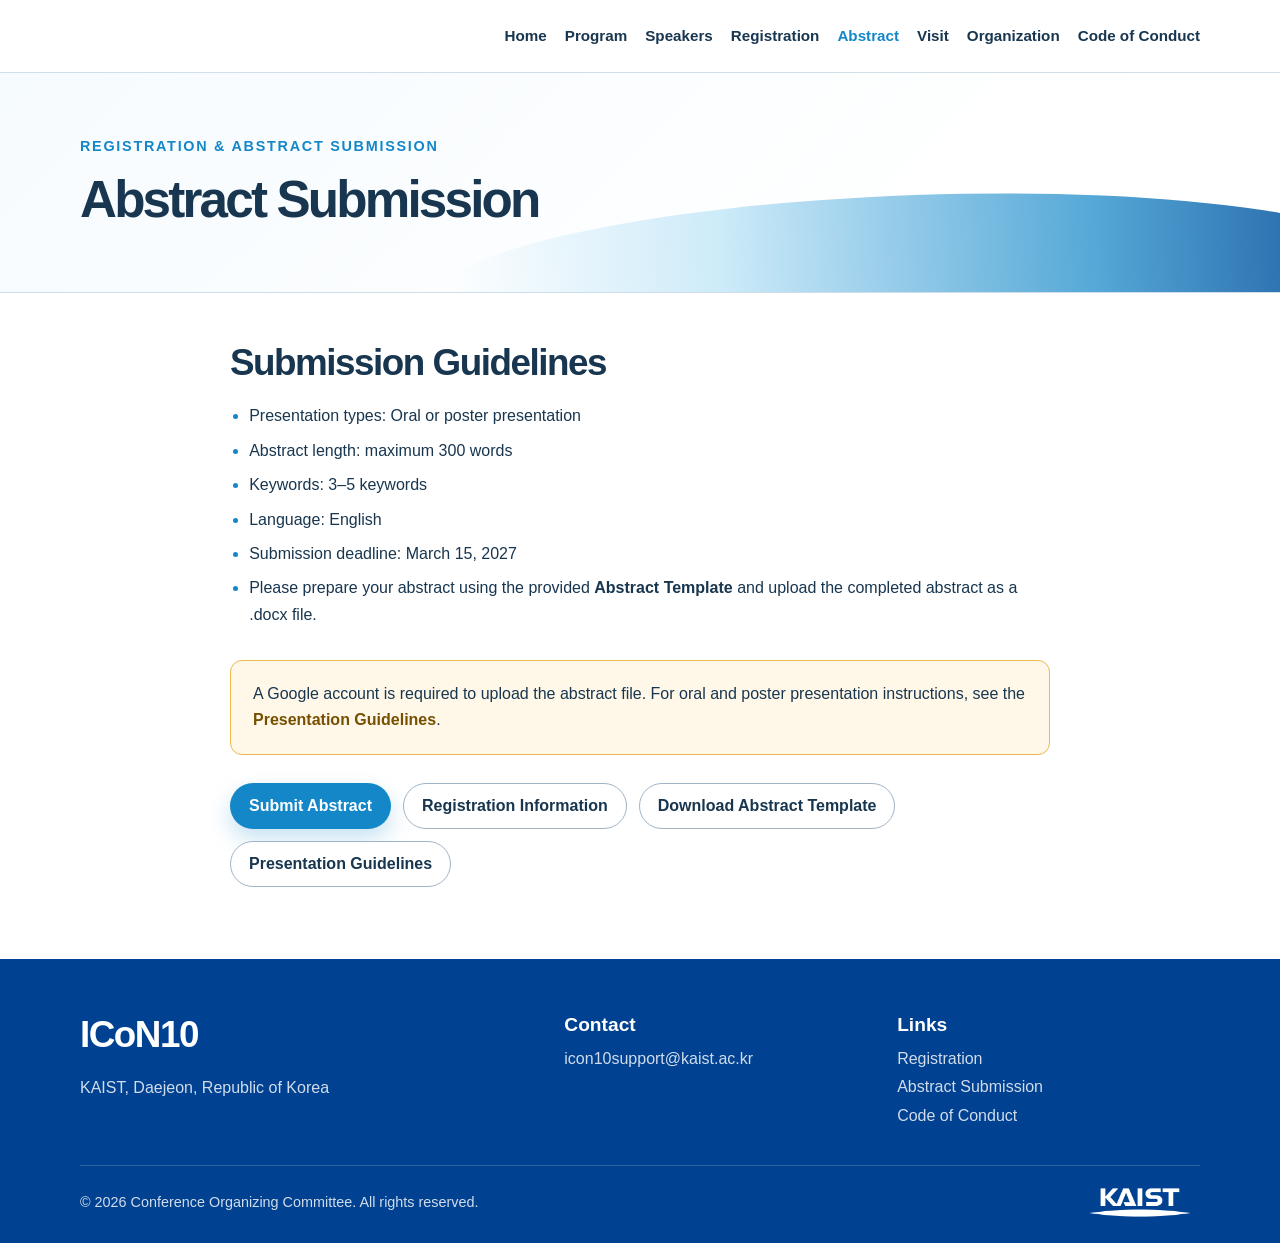
==== commit 1d582df9: "Add files via upload" ====
--- a/abstract.html
+++ b/abstract.html
@@ -6,6 +6,7 @@
   <meta name="viewport" content="width=device-width, initial-scale=1.0" />
   <meta name="description" content="Abstract submission information for ICoN10." />
   <title>Abstract Submission | ICoN10</title>
+  <link rel="icon" type="image/png" href="images/icon10-logo.png" />
   <link rel="stylesheet" href="css/style.css" />
 </head>
 
@@ -13,8 +14,7 @@
   <header class="site-header">
     <div class="container header-inner">
       <a class="site-logo" href="index.html" aria-label="Conference home">
-        <span class="logo-mark">ICoN</span>
-        <span class="logo-text">ICoN10</span>
+        <img class="site-logo-wordmark" src="images/icon10-wordmark.png" alt="">
       </a>
 
       <button class="nav-toggle" type="button" aria-label="Open navigation" aria-expanded="false">
@@ -47,7 +47,7 @@
   <main class="page-main">
     <section class="page-title">
       <div class="container">
-        <p class="eyebrow">Registratinon & Abstract submission</p>
+        <p class="eyebrow">Registration &amp; Abstract Submission</p>
         <h1>Abstract Submission</h1>
       </div>
     </section>
@@ -60,7 +60,7 @@
           <li>Abstract length: maximum 300 words</li>
           <li>Keywords: 3–5 keywords</li>
           <li>Language: English</li>
-          <li>Submission deadline: February 15, 2027</li>
+          <li>Submission deadline: March 15, 2027</li>
           <li>Please prepare your abstract using the provided <strong>Abstract Template</strong> and upload the
             completed abstract as a .docx file.</li>
         </ul>
@@ -75,8 +75,8 @@
           <a class="button primary" href="https://forms.gle/6sK1MXdktZsmo4Js5" target="_blank" rel="noopener">
             Submit Abstract
           </a>
-          <a class="button primary" href="registration.html" target="_blank" rel="noopener">
-            Register Now
+          <a class="button secondary" href="registration.html">
+            Registration Information
           </a>
           <a class="button secondary" href="files/ICoN10_Abstract_FullName.docx" download>
             Download Abstract Template
@@ -122,10 +122,6 @@
           <li><strong>Support:</strong>
             Session convenors will assist with uploading your presentation.
           </li>
-
-          <li><strong>Backup:</strong>
-            Please bring a backup copy of your presentation on a USB memory stick.
-          </li>
         </ul>
 
         <h3>Poster Presentations</h3>
@@ -152,8 +148,8 @@
           <li>
             <strong>Poster Presentation:</strong>
             <ul>
-              <li>Odd-numbered posters: Monday, 17:30–20:00</li>
-              <li>Even-numbered posters: Wednesday, 14:30–17:00</li>
+              <li>Odd-numbered posters: Monday, 17:30–19:30</li>
+              <li>Even-numbered posters: Wednesday, 14:30–16:30</li>
             </ul>
           </li>
 
@@ -196,4 +192,4 @@
   <script src="js/main.js"></script>
 </body>
 
-</html>+</html>
--- a/css/style.css
+++ b/css/style.css
@@ -36,6 +36,7 @@
   --color-hero-glow: rgba(95, 190, 235, 0.22);
   --color-dialog-backdrop: rgba(0, 39, 84, 0.64);
   --shadow-card: 0 18px 45px rgba(0, 65, 145, 0.12);
+  --shadow-card-soft: 0 12px 30px rgba(0, 65, 145, 0.08);
   --shadow-dialog: 0 24px 70px rgba(0, 39, 84, 0.3);
   --shadow-button: 0 10px 22px rgba(20, 135, 200, 0.24);
   --radius-sm: 8px;
@@ -149,7 +150,7 @@
   text-decoration: underline;
 }
 
-/* 이메일 링크 */
+/* Email links */
 a[href^="mailto:"],
 a[href^="mailto:"]:visited {
   color: var(--color-blue);
@@ -248,19 +249,18 @@
   text-decoration: none;
 }
 
-.logo-mark {
-  display: inline-grid;
-  place-items: center;
+.site-logo-symbol {
+  flex: 0 0 auto;
   width: 42px;
   height: 42px;
-  color: var(--color-bg);
-  background: var(--color-navy);
-  border-radius: var(--radius-md);
-  font-size: 0.9rem;
-}
-
-.logo-text {
-  white-space: nowrap;
+  object-fit: contain;
+}
+
+.site-logo-wordmark {
+  width: auto;
+  max-width: 128px;
+  height: 25px;
+  object-fit: contain;
 }
 
 .site-nav {
@@ -319,7 +319,7 @@
   align-items: center;
 }
 
-/* 메뉴 사이에서 마우스가 빠지는 것을 방지하는 공간 */
+/* Keep the pointer inside the dropdown interaction area. */
 .nav-dropdown::after {
   content: "";
   position: absolute;
@@ -334,7 +334,7 @@
   align-items: center;
 }
 
-/* 기본 상태에서는 드롭다운 숨김 */
+/* Hide the dropdown until hover or keyboard focus. */
 .nav-dropdown-menu {
   position: absolute;
   z-index: 100;
@@ -361,7 +361,7 @@
     transform 0.2s ease;
 }
 
-/* 마우스오버 또는 키보드 포커스 시 표시 */
+/* Show the dropdown on hover or keyboard focus. */
 .nav-dropdown:hover .nav-dropdown-menu,
 .nav-dropdown:focus-within .nav-dropdown-menu {
   opacity: 1;
@@ -370,7 +370,7 @@
   transform: translate(-50%, 0);
 }
 
-/* 드롭다운 안의 링크 */
+/* Dropdown links */
 .site-nav .nav-dropdown-menu a {
   display: block;
   padding: 11px 14px;
@@ -433,21 +433,17 @@
   z-index: 1;
 }
 
-/* .page-title>.container>p:last-of-type {
+.page-title>.container>p:last-child:not(.eyebrow) {
   max-width: 760px;
   margin-bottom: 0;
   color: var(--color-muted);
   font-size: 1.12rem;
 }
- */
-
-/* .page-title p {
-  max-width: 760px;
+
+.page-title h1:last-child {
   margin-bottom: 0;
-  color: var(--color-muted);
-  font-size: 1.12rem;
-}
- */
+}
+
 /* ================================================================
    06. BUTTONS
 ================================================================ */
@@ -508,6 +504,13 @@
   border-color: var(--color-blue);
 }
 
+.button[aria-disabled="true"] {
+  opacity: 0.65;
+  box-shadow: none;
+  cursor: not-allowed;
+  pointer-events: none;
+}
+
 /* ================================================================
    07. SHARED CARDS, TABLES AND LISTS
 ================================================================ */
@@ -515,23 +518,44 @@
 .hero-card,
 .info-card,
 .speaker-card,
-.contact-card,
-.card {
-  background: var(--color-bg);
+.card,
+.program-status-card,
+.hotel-card,
+.organizer-card,
+.sponsor-area {
   border: 1px solid var(--color-border);
-  border-radius: var(--radius-lg);
-}
-
+}
+
+.hero-card,
 .info-card,
 .speaker-card,
-.contact-card {
+.card,
+.program-status-card,
+.hotel-card {
+  background: var(--color-bg);
+}
+
+.hero-card,
+.info-card,
+.speaker-card,
+.card {
+  border-radius: var(--radius-lg);
+}
+
+.info-card,
+.speaker-card {
   padding: 24px;
+}
+
+.info-card> :last-child,
+.speaker-card> :last-child,
+.card> :last-child {
+  margin-bottom: 0;
 }
 
 .info-card a,
 .speaker-name-link,
 .committee-name-link,
-.hotel-reference-link,
 .venue-detail-link,
 .venue-card-link {
   font-weight: 750;
@@ -546,8 +570,25 @@
   color: var(--color-blue);
 }
 
-.table-wrapper,
-.hotel-table-wrapper {
+.speaker-slide img,
+.speaker-photo img,
+.hotel-card-image img {
+  width: 100%;
+  height: 100%;
+  object-fit: cover;
+  transition: transform 0.35s ease;
+}
+
+.speaker-slide:hover img,
+.speaker-slide:focus-visible img,
+.speaker-card:hover .speaker-photo img,
+.speaker-card:focus-within .speaker-photo img,
+.hotel-card:hover .hotel-card-image img,
+.hotel-card:focus-within .hotel-card-image img {
+  transform: scale(1.04);
+}
+
+.table-wrapper {
   overflow-x: auto;
   margin: 22px 0 34px;
   border: 1px solid var(--color-border);
@@ -580,22 +621,16 @@
   border-bottom: 0;
 }
 
-.check-list,
-.number-list,
-.person-list {
+.check-list {
   margin: 0 0 32px;
   padding-left: 1.2rem;
 }
 
-.check-list li,
-.number-list li,
-.person-list li {
+.check-list li {
   margin-bottom: 8px;
 }
 
-.check-list li::marker,
-.number-list li::marker,
-.person-list li::marker {
+.check-list li::marker {
   color: var(--color-blue);
 }
 
@@ -786,7 +821,7 @@
   white-space: nowrap;
 }
 
-.about-conference-image {
+.icon-conference-image {
   overflow: hidden;
   margin: 24px 0 30px;
   background: var(--color-bg-muted);
@@ -794,16 +829,11 @@
   aspect-ratio: 5 / 3;
 }
 
-.about-conference-image img {
+.icon-conference-image img {
   width: 100%;
   height: 100%;
   max-height: 460px;
   object-fit: cover;
-}
-
-.centered-link {
-  margin-top: 30px;
-  text-align: center;
 }
 
 /* Home: continuous invited-speaker slider */
@@ -863,17 +893,8 @@
 }
 
 .speaker-slide img {
-  width: 100%;
-  height: 100%;
-  object-fit: cover;
   pointer-events: none;
   -webkit-user-drag: none;
-  transition: transform 0.35s ease;
-}
-
-.speaker-slide:hover img,
-.speaker-slide:focus-visible img {
-  transform: scale(1.04);
 }
 
 .speaker-slide-info {
@@ -935,13 +956,8 @@
   transform: translateY(-50%) scale(1.06);
 }
 
-.speaker-slider-actions {
-  margin-top: 22px;
-  text-align: center;
-}
-
 /* ================================================================
-   20. PROGRAM — program.html
+   20-1. PROGRAM — detailed schedule in program-building.html
 ================================================================ */
 
 .program-downloads {
@@ -1048,10 +1064,91 @@
   background: var(--color-bg-muted);
 }
 
+/* Detailed session grid */
+
+.schedule-session {
+  display: block;
+  padding: 0;
+}
+
+.session-grid {
+  width: 100%;
+}
+
+.session-grid-row {
+  display: grid;
+  grid-template-columns:
+    140px minmax(190px, 0.8fr) minmax(260px, 1.2fr);
+  gap: 24px;
+  align-items: start;
+}
+
+.session-grid-row h3,
+.session-grid-row p {
+  margin: 0;
+}
+
+.session-heading-row {
+  padding: 22px 24px;
+}
+
+.session-main-time {
+  color: var(--color-blue);
+  font-weight: 800;
+  white-space: nowrap;
+}
+
+.session-heading-content {
+  grid-column: 2 / -1;
+}
+
+.session-heading-content h3 {
+  margin: 0;
+}
+
+.session-heading-content .session-chair {
+  margin: 10px 0 0;
+  color: var(--color-text);
+  font-size: 1rem;
+  line-height: 1.5;
+}
+
+.session-chair {
+  margin: 6px 0 0;
+  color: var(--color-text);
+  font-size: 1rem;
+  line-height: 1.5;
+}
+
+.schedule-break-label {
+  color: var(--color-blue);
+  font-weight: 650;
+}
+
+.session-talk-row {
+  padding: 14px 24px;
+}
+
+.schedule-item .schedule-talk-time {
+  color: var(--color-muted);
+  font-size: 0.86rem;
+  font-weight: 650;
+  white-space: nowrap;
+}
+
+.schedule-talk-speaker {
+  color: var(--color-text);
+  line-height: 1.5;
+}
+
+.schedule-talk-title {
+  color: var(--color-text);
+  line-height: 1.5;
+}
 
 
 /* ================================================================
-   25. Program: temporary program overview
+   20-2. PROGRAM — temporary program overview
 ================================================================ */
 
 
@@ -1064,19 +1161,13 @@
   overflow: hidden;
   max-width: 1120px;
   margin: 0 auto;
-
-  background: var(--color-bg);
-  border: 1px solid var(--color-light-blue);
   border-radius: var(--radius-md);
-  box-shadow: 0 16px 40px rgb(0 59 113 / 8%);
+  box-shadow: var(--shadow-card-soft);
 }
 
 .program-status-content {
   padding: 42px 46px;
-  background:
-    linear-gradient(135deg,
-      rgb(232 247 255 / 95%),
-      rgb(255 255 255 / 98%));
+  background: linear-gradient(135deg, var(--color-info-bg), var(--color-bg));
 }
 
 .program-status-content .section-label {
@@ -1096,7 +1187,7 @@
 
 .program-status-content .program-status-note {
   margin-top: 16px;
-  color: var(--color-text-muted);
+  color: var(--color-muted);
   font-size: 0.95rem;
 }
 
@@ -1145,15 +1236,9 @@
   color: var(--color-muted);
   background: var(--color-bg-muted);
   border-radius: var(--radius-md);
-  aspect-ratio: 4 / 3;
+  aspect-ratio: 4 / 5;
   font-weight: 700;
   place-items: center;
-}
-
-.speaker-photo img {
-  width: 100%;
-  height: 100%;
-  object-fit: cover;
 }
 
 .speaker-name-link {
@@ -1164,8 +1249,15 @@
    40. REGISTRATION — registration.html
 ================================================================ */
 
-.page-registration .button.primary .button.secondary {
-  margin-top: 4px;
+.registration-fee-table thead th {
+  padding: 10px 22px;
+  line-height: 1.2;
+}
+
+.registration-fee-table thead th[rowspan],
+.registration-fee-table thead tr:last-child th {
+  border-bottom: 1px solid var(--color-border);
+  vertical-align: middle;
 }
 
 /* ================================================================
@@ -1430,36 +1522,21 @@
 /* 60-3. Accommodation */
 
 .hotel-card-grid {
-  display: grid;
-  grid-template-columns: repeat(3, minmax(0, 1fr));
   gap: 28px;
   margin-top: 40px;
 }
 
 .hotel-card {
   overflow: hidden;
-
-  background: var(--color-bg);
-  border: 1px solid var(--color-border);
   border-radius: var(--radius-md);
-  box-shadow: 0 12px 30px rgb(0 59 113 / 7%);
+  box-shadow: var(--shadow-card-soft);
 }
 
 .hotel-card-image {
+  display: block;
   overflow: hidden;
   aspect-ratio: 16 / 9;
   background: var(--color-bg-muted);
-}
-
-.hotel-card-image img {
-  width: 100%;
-  height: 100%;
-  object-fit: cover;
-  transition: transform 0.3s ease;
-}
-
-.hotel-card:hover .hotel-card-image img {
-  transform: scale(1.025);
 }
 
 .hotel-card-body {
@@ -1470,19 +1547,6 @@
   margin: 0 0 24px;
   font-size: 1.25rem;
   line-height: 1.4;
-}
-
-.hotel-card-title a {
-  color: inherit;
-  text-decoration: none;
-}
-
-.hotel-card-title a:hover,
-.hotel-card-title a:focus-visible {
-  color: var(--color-blue);
-  text-decoration: underline;
-  text-decoration-thickness: 1.5px;
-  text-underline-offset: 5px;
 }
 
 .hotel-card-details {
@@ -1510,21 +1574,8 @@
   line-height: 1.55;
 }
 
-.hotel-card-details a {
-  color: inherit;
-  text-decoration: none;
-}
-
-.hotel-card-details a:hover,
-.hotel-card-details a:focus-visible {
-  color: var(--color-blue);
-  text-decoration: underline;
-  text-decoration-thickness: 1.5px;
-  text-underline-offset: 4px;
-}
-
 .venue-accommodation-box {
-  margin-top: 0px;
+  margin-top: 0;
 }
 
 .venue-accommodation-box p:last-child {
@@ -1636,7 +1687,6 @@
 .sponsor-area {
   padding: 20px 24px;
   background: var(--color-bg-muted);
-  border: 1px solid var(--color-border);
   border-radius: var(--radius-sm);
 }
 
@@ -1682,7 +1732,7 @@
   padding: 12px;
   border-bottom: 1px solid var(--color-border-strong);
   text-align: left;
-  vertical-align: top;
+  vertical-align: middle;
   line-height: 1.5;
 }
 
@@ -1756,19 +1806,6 @@
   display: flex;
   margin-top: 30px;
 }
-
-
-
-
-
-.dev-note {
-  padding: 12px 14px;
-  color: #1f0f7e;
-  background: #c3daf7;
-  border: 1px dashed #177099;
-}
-
-
 
 /* ================================================================
    90. RESPONSIVE RULES
@@ -1857,6 +1894,10 @@
     grid-template-columns: 1fr;
   }
 
+  .page-speakers .card-grid.three {
+    grid-template-columns: repeat(2, minmax(0, 1fr));
+  }
+
   .program-downloads {
     grid-template-columns: repeat(2, minmax(0, 1fr));
   }
@@ -1902,7 +1943,7 @@
     gap: 22px;
   }
 
-  /* 여기 아래는 program 준비 후 삭제 */
+  /* Temporary program overview */
   .program-overview {
     padding-top: 36px;
     padding-bottom: 52px;
@@ -1927,6 +1968,46 @@
 }
 
 @media (max-width: 700px) {
+  .session-grid-row {
+    grid-template-columns: 92px minmax(0, 1fr);
+    gap: 6px 14px;
+  }
+
+  .session-heading-row {
+    padding: 20px 18px;
+  }
+
+  .session-heading-row .session-main-time {
+    grid-column: 1;
+    grid-row: 1 / span 2;
+  }
+
+  .session-heading-row .session-heading-content {
+    grid-column: 2;
+    grid-row: 1;
+  }
+
+  .session-talk-row {
+    padding: 13px 18px;
+  }
+
+  .session-talk-row .schedule-talk-time {
+    grid-column: 1;
+    grid-row: 1 / span 2;
+  }
+
+  .session-talk-speaker {
+    grid-column: 2;
+    grid-row: 1;
+  }
+
+  .session-talk-title {
+    grid-column: 2;
+    grid-row: 2;
+    color: var(--color-muted);
+    font-size: 0.92rem;
+  }
+
   .venue-layout {
     grid-template-columns: 1fr;
     gap: 24px;
@@ -1970,6 +2051,10 @@
 }
 
 @media (max-width: 600px) {
+  .page-speakers .card-grid.three {
+    grid-template-columns: 1fr;
+  }
+
   .speaker-slider-track {
     gap: 14px;
   }
@@ -2021,7 +2106,7 @@
     width: min(100% - 24px, var(--max-width));
   }
 
-  .logo-text {
+  .site-logo-wordmark {
     display: none;
   }
 
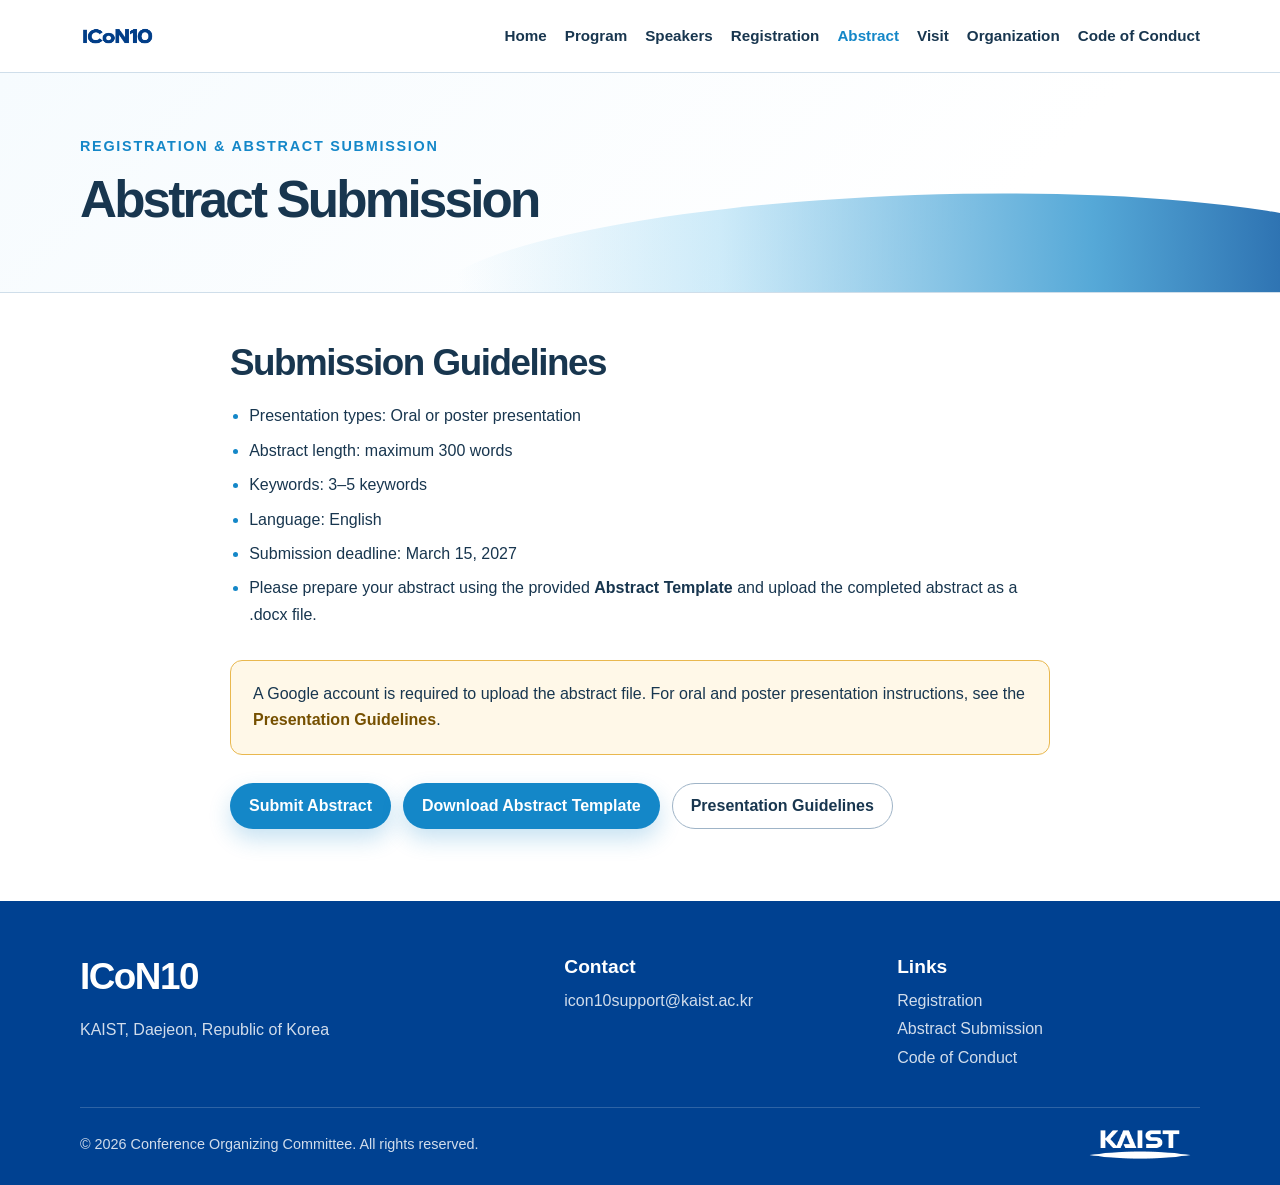
==== commit 8fc2d8e4: "Add files via upload" ====
--- a/abstract.html
+++ b/abstract.html
@@ -75,10 +75,11 @@
           <a class="button primary" href="https://forms.gle/6sK1MXdktZsmo4Js5" target="_blank" rel="noopener">
             Submit Abstract
           </a>
-          <a class="button secondary" href="registration.html">
-            Registration Information
-          </a>
-          <a class="button secondary" href="files/ICoN10_Abstract_FullName.docx" download>
+          <!-- 
+          <a class="button primary" href="registration.html">
+            Register Now
+          </a> -->
+          <a class="button primary" href="files/ICoN10_Abstract_FullName.docx" download>
             Download Abstract Template
           </a>
           <button class="button secondary presenter-info-button" id="presenter-info-open" type="button">
--- a/css/style.css
+++ b/css/style.css
@@ -742,15 +742,71 @@
 ================================================================ */
 
 .hero {
+  position: relative;
+  isolation: isolate;
+  overflow: hidden;
   padding: 92px 0;
-  background: radial-gradient(circle at top left, var(--color-hero-glow), transparent 36%), linear-gradient(135deg, var(--color-bg-soft-blue) 0%, var(--color-bg) 58%, var(--color-bg-muted) 100%);
+
+  background:
+    radial-gradient(circle at top left,
+      var(--color-hero-glow),
+      transparent 25%),
+    linear-gradient(135deg,
+      var(--color-bg-soft-blue) 0%,
+      var(--color-bg) 58%,
+      var(--color-bg-muted) 100%);
+}
+
+/* Traditional Korean architecture illustration */
+.hero::before {
+  content: "";
+  position: absolute;
+  z-index: 0;
+  top: 0;
+  left: 0;
+
+  width: min(980px, 60vw);
+  height: 400px;
+
+  background-image:
+    url("../images/icon10-illustration.png");
+  background-position: right center;
+  background-size: auto 360px;
+  background-repeat: no-repeat;
+
+  opacity: 0.8;
+  mix-blend-mode: multiply;
+
+  mask-image:
+    radial-gradient(ellipse 78% 76% at center,
+      #000 52%,
+      transparent 100%);
+
+  -webkit-mask-image:
+    radial-gradient(ellipse 78% 76% at center,
+      #000 52%,
+      transparent 100%);
+
+  pointer-events: none;
 }
 
 .hero-grid {
+  position: relative;
+  z-index: 1;
+
   display: grid;
-  grid-template-columns: minmax(0, 1.3fr) minmax(320px, 0.7fr);
+  grid-template-columns:
+    minmax(0, 1.3fr) minmax(320px, 0.7fr);
   gap: 48px;
   align-items: center;
+}
+
+.hero-content {
+  position: relative;
+  z-index: 1;
+  min-width: 0;
+
+  transform: translateY(95px);
 }
 
 .hero h1 {
@@ -760,6 +816,7 @@
 .hero-subtitle {
   max-width: 720px;
   margin: 0 0 28px;
+
   color: var(--color-muted);
   font-size: 1.2rem;
 }
@@ -768,11 +825,13 @@
   display: grid;
   grid-template-columns: repeat(2, minmax(0, 1fr));
   gap: 16px;
+
   margin: 26px 0 32px;
 }
 
 .hero-meta div {
   padding: 18px;
+
   background: var(--color-bg);
   border: 1px solid var(--color-border);
   border-radius: var(--radius-lg);
@@ -787,8 +846,7 @@
   color: var(--color-text);
 }
 
-.hero-meta span,
-.date-list span {
+.hero-meta span {
   color: var(--color-muted);
 }
 
@@ -807,12 +865,17 @@
   display: flex;
   justify-content: space-between;
   gap: 16px;
+
   padding: 16px 0;
   border-bottom: 1px solid var(--color-border);
 }
 
 .date-list li:last-child {
   border-bottom: 0;
+}
+
+.date-list span {
+  color: var(--color-muted);
 }
 
 .date-list strong {
@@ -823,6 +886,7 @@
 
 .icon-conference-image {
   overflow: hidden;
+
   margin: 24px 0 30px;
   background: var(--color-bg-muted);
   border-radius: var(--radius-md);
@@ -836,8 +900,6 @@
   object-fit: cover;
 }
 
-/* Home: continuous invited-speaker slider */
-
 .speaker-slider {
   position: relative;
   overflow: hidden;
@@ -846,10 +908,13 @@
 
 .speaker-slider-track {
   position: relative;
+
   display: flex;
   gap: 22px;
   overflow-x: auto;
+
   padding: 4px 2px 14px;
+
   cursor: grab;
   user-select: none;
   touch-action: pan-y;
@@ -868,9 +933,11 @@
 .speaker-slide,
 .speaker-slide:visited {
   position: relative;
+
   display: block;
   flex: 0 0 calc((100% - 66px) / 4);
   overflow: hidden;
+
   color: var(--color-bg);
   background: var(--color-bg-muted);
   border-radius: var(--radius-md);
@@ -888,7 +955,13 @@
   content: "";
   position: absolute;
   inset: 0;
-  background: linear-gradient(to top, var(--color-overlay-dark) 0%, var(--color-overlay-soft) 48%, transparent 72%);
+
+  background:
+    linear-gradient(to top,
+      var(--color-overlay-dark) 0%,
+      var(--color-overlay-soft) 48%,
+      transparent 72%);
+
   pointer-events: none;
 }
 
@@ -899,20 +972,22 @@
 
 .speaker-slide-info {
   position: absolute;
+  z-index: 1;
   right: 20px;
   bottom: 18px;
   left: 20px;
-  z-index: 1;
 }
 
 .speaker-slide-info h3 {
   margin: 0 0 5px;
+
   color: var(--color-bg);
   font-size: 1.2rem;
 }
 
 .speaker-slide-info p {
   margin: 0;
+
   color: var(--color-white-muted);
   font-size: 0.9rem;
   line-height: 1.4;
@@ -922,20 +997,27 @@
   position: absolute;
   top: 50%;
   z-index: 3;
+
   display: grid;
   width: 46px;
   height: 46px;
   padding: 0;
+
   color: var(--color-bg);
   background: var(--color-overlay-dark);
   border: 0;
   border-radius: 50%;
+
   font-size: 2rem;
   line-height: 1;
+
   cursor: pointer;
   place-items: center;
+
   transform: translateY(-50%);
-  transition: background-color 0.2s ease, transform 0.2s ease;
+  transition:
+    background-color 0.2s ease,
+    transform 0.2s ease;
 }
 
 .speaker-slider-prev {
@@ -1023,6 +1105,10 @@
 }
 
 .schedule-list {
+  --schedule-time-column: clamp(92px, 14vw, 140px);
+  --schedule-column-gap: clamp(14px, 2.2vw, 24px);
+  --schedule-inline-padding: clamp(18px, 2.3vw, 24px);
+
   overflow: hidden;
   background: var(--color-bg);
   border: 1px solid var(--color-border);
@@ -1031,9 +1117,9 @@
 
 .schedule-item {
   display: grid;
-  grid-template-columns: 140px minmax(0, 1fr);
-  gap: 24px;
-  padding: 22px 24px;
+  grid-template-columns: var(--schedule-time-column) minmax(0, 1fr);
+  gap: var(--schedule-column-gap);
+  padding: 22px var(--schedule-inline-padding);
   border-bottom: 1px solid var(--color-border);
 }
 
@@ -1078,8 +1164,8 @@
 .session-grid-row {
   display: grid;
   grid-template-columns:
-    140px minmax(190px, 0.8fr) minmax(260px, 1.2fr);
-  gap: 24px;
+    var(--schedule-time-column) minmax(190px, 0.8fr) minmax(260px, 1.2fr);
+  gap: var(--schedule-column-gap);
   align-items: start;
 }
 
@@ -1089,7 +1175,7 @@
 }
 
 .session-heading-row {
-  padding: 22px 24px;
+  padding: 22px var(--schedule-inline-padding);
 }
 
 .session-main-time {
@@ -1126,7 +1212,7 @@
 }
 
 .session-talk-row {
-  padding: 14px 24px;
+  padding: 14px var(--schedule-inline-padding);
 }
 
 .schedule-item .schedule-talk-time {
@@ -1894,6 +1980,23 @@
     grid-template-columns: 1fr;
   }
 
+  .hero-content {
+    transform: translateY(20px);
+  }
+
+  .hero::before {
+    top: 20px;
+    left: 0;
+
+    width: 100%;
+    height: 360px;
+
+    background-position: center top;
+    background-size: auto 280px;
+
+    opacity: 0.38;
+  }
+
   .page-speakers .card-grid.three {
     grid-template-columns: repeat(2, minmax(0, 1fr));
   }
@@ -1969,12 +2072,12 @@
 
 @media (max-width: 700px) {
   .session-grid-row {
-    grid-template-columns: 92px minmax(0, 1fr);
-    gap: 6px 14px;
+    grid-template-columns: var(--schedule-time-column) minmax(0, 1fr);
+    gap: 6px var(--schedule-column-gap);
   }
 
   .session-heading-row {
-    padding: 20px 18px;
+    padding: 20px var(--schedule-inline-padding);
   }
 
   .session-heading-row .session-main-time {
@@ -1988,7 +2091,7 @@
   }
 
   .session-talk-row {
-    padding: 13px 18px;
+    padding: 13px var(--schedule-inline-padding);
   }
 
   .session-talk-row .schedule-talk-time {
@@ -2116,6 +2219,24 @@
     padding: 52px 0;
   }
 
+  .hero-content {
+    transform: none;
+  }
+
+  .hero::before {
+    top: 12px;
+    height: 270px;
+
+    background-position: center top;
+    background-size: auto 225px;
+
+    opacity: 0.3;
+  }
+
+  .hero-meta {
+    grid-template-columns: 1fr;
+  }
+
   .page-title+.section {
     padding-top: 36px;
   }
@@ -2141,10 +2262,60 @@
     grid-template-columns: 1fr;
   }
 
+  /* Program schedule: stack time and content on small screens */
+
   .schedule-item {
     grid-template-columns: 1fr;
     gap: 8px;
     padding: 18px;
+  }
+
+  .schedule-session {
+    display: block;
+    padding: 0;
+  }
+
+  .session-heading-row {
+    grid-template-columns: 1fr;
+    gap: 6px;
+  }
+
+  .session-heading-row .session-main-time,
+  .session-heading-row .session-heading-content {
+    grid-column: 1;
+    grid-row: auto;
+  }
+
+  .session-heading-row .session-main-time {
+    margin-bottom: 2px;
+  }
+
+  /* Keep individual talks in two columns on mobile. */
+
+  .session-talk-row {
+    grid-template-columns: var(--schedule-time-column) minmax(0, 1fr);
+    gap: 6px var(--schedule-column-gap);
+  }
+
+  .session-talk-row .schedule-talk-time {
+    grid-column: 1;
+    grid-row: 1 / span 2;
+    margin-bottom: 0;
+  }
+
+  .session-talk-row .schedule-talk-speaker {
+    grid-column: 2;
+    grid-row: 1;
+  }
+
+  .session-talk-row .schedule-talk-title {
+    grid-column: 2;
+    grid-row: 2;
+  }
+
+  .session-talk-row .schedule-break-label {
+    grid-column: 2;
+    grid-row: 1;
   }
 
   .program-day-heading {
@@ -2173,4 +2344,4 @@
     animation-duration: 0.01ms !important;
     animation-iteration-count: 1 !important;
   }
-}+}
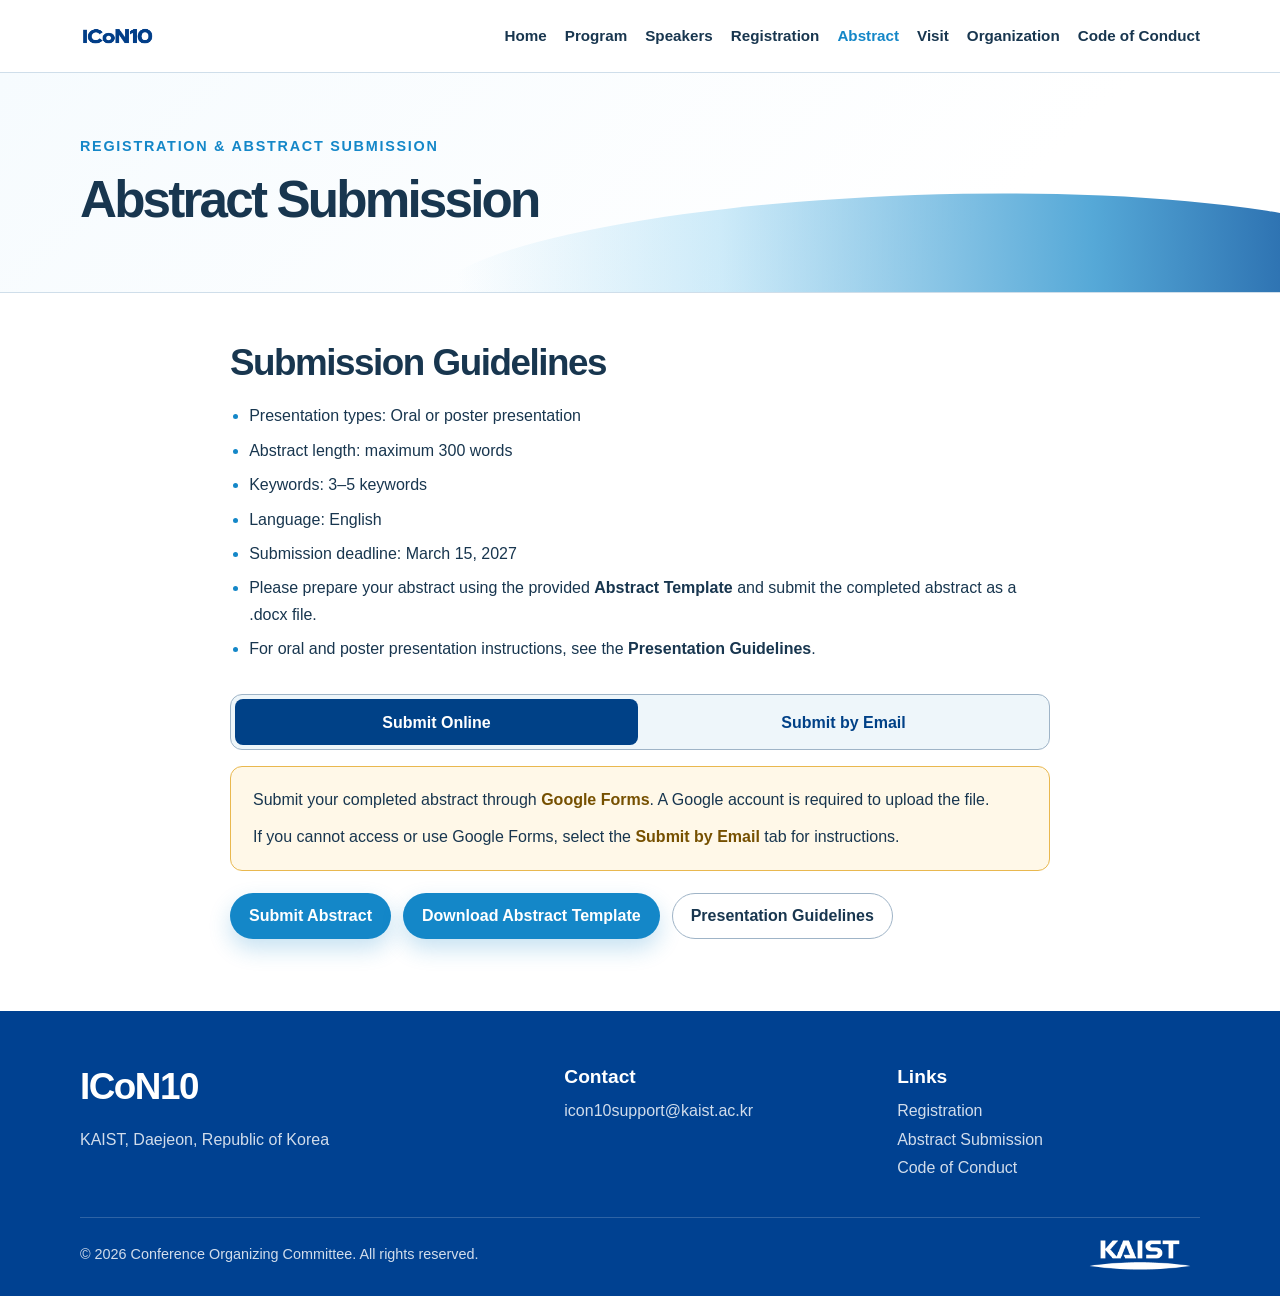
==== commit 71bb2f38: "Add files via upload" ====
--- a/abstract.html
+++ b/abstract.html
@@ -1,196 +1,248 @@
-<!DOCTYPE html>
-<html lang="en">
-
-<head>
-  <meta charset="UTF-8" />
-  <meta name="viewport" content="width=device-width, initial-scale=1.0" />
-  <meta name="description" content="Abstract submission information for ICoN10." />
-  <title>Abstract Submission | ICoN10</title>
-  <link rel="icon" type="image/png" href="images/icon10-logo.png" />
-  <link rel="stylesheet" href="css/style.css" />
-</head>
-
-<body class="page-abstract">
-  <header class="site-header">
-    <div class="container header-inner">
-      <a class="site-logo" href="index.html" aria-label="Conference home">
-        <img class="site-logo-wordmark" src="images/icon10-wordmark.png" alt="">
-      </a>
-
-      <button class="nav-toggle" type="button" aria-label="Open navigation" aria-expanded="false">
-        <span></span><span></span><span></span>
-      </button>
-
-      <nav class="site-nav" aria-label="Main navigation">
-        <a href="index.html">Home</a>
-        <a href="program.html">Program</a>
-        <a href="speakers.html">Speakers</a>
-        <a href="registration.html">Registration</a>
-        <a href="abstract.html">Abstract</a>
-        <div class="nav-dropdown">
-          <a class="nav-dropdown-trigger" href="venue.html">
-            Visit
-          </a>
-          <div class="nav-dropdown-menu" aria-label="Visit submenu">
-            <a href="venue.html">Venue</a>
-            <a href="transportation.html">Transportation</a>
-            <a href="accommodation.html">Accommodation</a>
-            <a href="local-information.html">Local Information</a>
-          </div>
-        </div>
-        <a href="organization.html">Organization</a>
-        <a href="code-of-conduct.html">Code of Conduct</a>
-      </nav>
-    </div>
-  </header>
-
-  <main class="page-main">
-    <section class="page-title">
-      <div class="container">
-        <p class="eyebrow">Registration &amp; Abstract Submission</p>
-        <h1>Abstract Submission</h1>
-      </div>
-    </section>
-
-    <section class="section">
-      <div class="container content-narrow">
-        <h2>Submission Guidelines</h2>
-        <ul class="check-list">
-          <li>Presentation types: Oral or poster presentation</li>
-          <li>Abstract length: maximum 300 words</li>
-          <li>Keywords: 3–5 keywords</li>
-          <li>Language: English</li>
-          <li>Submission deadline: March 15, 2027</li>
-          <li>Please prepare your abstract using the provided <strong>Abstract Template</strong> and upload the
-            completed abstract as a .docx file.</li>
-        </ul>
-
-        <div class="info-box info-box--note">
-          A Google account is required to upload the abstract file.
-          For oral and poster presentation instructions, see the
-          <strong>Presentation Guidelines</strong>.
-        </div>
-
-        <div class="button-group">
-          <a class="button primary" href="https://forms.gle/6sK1MXdktZsmo4Js5" target="_blank" rel="noopener">
-            Submit Abstract
-          </a>
-          <!-- 
-          <a class="button primary" href="registration.html">
-            Register Now
-          </a> -->
-          <a class="button primary" href="files/ICoN10_Abstract_FullName.docx" download>
-            Download Abstract Template
-          </a>
-          <button class="button secondary presenter-info-button" id="presenter-info-open" type="button">
-            Presentation Guidelines
-          </button>
-        </div>
-      </div>
-    </section>
-
-    <dialog class="presenter-modal" id="presenter-modal" aria-labelledby="presenter-modal-title">
-      <div class="presenter-modal-content">
-        <button class="presenter-modal-close" id="presenter-modal-close" type="button"
-          aria-label="Close presenter information">
-          ×
-        </button>
-
-        <p class="section-label">Presentation Guidelines</p>
-
-        <h2 id="presenter-modal-title">
-          Information for Presenters
-        </h2>
-
-        <h3>Oral Presentations</h3>
-        <ul class="presenter-guideline-list">
-          <li><strong>Time:</strong>
-            20 minutes total — 15 minutes for the presentation and 5 minutes for Q&amp;A and transition.
-          </li>
-
-          <li><strong>Computer:</strong>
-            Presentations must be delivered using the provided Windows desktop.
-          </li>
-
-          <li><strong>File Format:</strong>
-            PowerPoint is strongly recommended for compatibility.
-          </li>
-
-          <li><strong>Upload:</strong>
-            Please upload your presentation to the provided computer before your session.
-          </li>
-
-          <li><strong>Support:</strong>
-            Session convenors will assist with uploading your presentation.
-          </li>
-        </ul>
-
-        <h3>Poster Presentations</h3>
-        <ul class="presenter-guideline-list">
-          <li>
-            <strong>Poster Size:</strong>
-            A0 (841 × 1189 mm / 33.1 × 46.8 in), portrait orientation.
-          </li>
-
-          <li>
-            <strong>Poster Number:</strong>
-            Please check your poster number and place your poster on the corresponding poster board before your
-            presentation day.
-          </li>
-
-          <li>
-            <strong>Display Schedule:</strong>
-            <ul>
-              <li>Odd-numbered posters: Monday–Tuesday</li>
-              <li>Even-numbered posters: Wednesday–Thursday</li>
-            </ul>
-          </li>
-
-          <li>
-            <strong>Poster Presentation:</strong>
-            <ul>
-              <li>Odd-numbered posters: Monday, 17:30–19:30</li>
-              <li>Even-numbered posters: Wednesday, 14:30–16:30</li>
-            </ul>
-          </li>
-
-          <li>
-            <strong>Presentation Day:</strong>
-            Each poster will be presented on one designated day only.
-          </li>
-        </ul>
-      </div>
-    </dialog>
-  </main>
-
-  <footer class="site-footer">
-    <div class="container footer-grid">
-      <div>
-        <h2>ICoN10</h2>
-        <p>KAIST, Daejeon, Republic of Korea</p>
-      </div>
-      <div>
-        <h3>Contact</h3>
-        <p><a href="mailto:icon10support@kaist.ac.kr">icon10support@kaist.ac.kr</a></p>
-      </div>
-      <div class="footer-links">
-        <h3>Links</h3>
-        <p><a href="registration.html">Registration</a></p>
-        <p><a href="abstract.html">Abstract Submission</a></p>
-        <p><a href="code-of-conduct.html">Code of Conduct</a></p>
-      </div>
-    </div>
-
-    <div class="container footer-bottom">
-      <p>© <span id="year"></span> Conference Organizing Committee. All rights reserved.</p>
-      <a class="footer-kaist-link" href="https://www.kaist.ac.kr/en" target="_blank" rel="noopener noreferrer"
-        aria-label="Visit the KAIST website">
-        <img class="footer-kaist-logo" src="images/kaist_logo.png" alt="KAIST" />
-      </a>
-    </div>
-  </footer>
-
-  <script src="js/main.js"></script>
-</body>
-
-</html>
+<!DOCTYPE html>
+<html lang="en">
+
+<head>
+  <meta charset="UTF-8" />
+  <meta name="viewport" content="width=device-width, initial-scale=1.0" />
+  <meta name="description" content="Abstract submission information for ICoN10." />
+  <title>Abstract Submission | ICoN10</title>
+  <link rel="icon" type="image/png" href="images/icon10-logo.png" />
+  <link rel="stylesheet" href="css/style.css" />
+</head>
+
+<body class="page-abstract">
+  <header class="site-header">
+    <div class="container header-inner">
+      <a class="site-logo" href="index.html" aria-label="Conference home">
+        <img class="site-logo-wordmark" src="images/icon10-wordmark.png" alt="">
+      </a>
+
+      <button class="nav-toggle" type="button" aria-label="Open navigation" aria-expanded="false">
+        <span></span><span></span><span></span>
+      </button>
+
+      <nav class="site-nav" aria-label="Main navigation">
+        <a href="index.html">Home</a>
+        <a href="program.html">Program</a>
+        <a href="speakers.html">Speakers</a>
+        <a href="registration.html">Registration</a>
+        <a href="abstract.html">Abstract</a>
+        <div class="nav-dropdown">
+          <a class="nav-dropdown-trigger" href="venue.html">
+            Visit
+          </a>
+          <div class="nav-dropdown-menu" aria-label="Visit submenu">
+            <a href="venue.html">Venue</a>
+            <a href="transportation.html">Transportation</a>
+            <a href="accommodation.html">Accommodation</a>
+            <a href="local-information.html">Local Information</a>
+          </div>
+        </div>
+        <a href="organization.html">Organization</a>
+        <a href="code-of-conduct.html">Code of Conduct</a>
+      </nav>
+    </div>
+  </header>
+
+  <main class="page-main">
+    <section class="page-title">
+      <div class="container">
+        <p class="eyebrow">Registration &amp; Abstract Submission</p>
+        <h1>Abstract Submission</h1>
+      </div>
+    </section>
+
+    <section class="section">
+      <div class="container content-narrow">
+        <h2>Submission Guidelines</h2>
+        <ul class="check-list">
+          <li>Presentation types: Oral or poster presentation</li>
+          <li>Abstract length: maximum 300 words</li>
+          <li>Keywords: 3–5 keywords</li>
+          <li>Language: English</li>
+          <li>Submission deadline: March 15, 2027</li>
+          <li>Please prepare your abstract using the provided <strong>Abstract Template</strong> and submit the
+            completed abstract as a .docx file.</li>
+          <li>For oral and poster presentation instructions, see the <strong>Presentation Guidelines</strong>.</li>
+        </ul>
+
+        <div class="submission-methods">
+          <div class="submission-tabs" role="tablist" aria-label="Abstract submission method">
+            <button type="button" class="submission-tab" role="tab" id="submission-form-tab"
+              aria-controls="submission-form-panel" aria-selected="true">Submit Online</button>
+            <button type="button" class="submission-tab" role="tab" id="submission-email-tab"
+              aria-controls="submission-email-panel" aria-selected="false" tabindex="-1">Submit by Email</button>
+          </div>
+
+          <div class="submission-panel" role="tabpanel" id="submission-form-panel" aria-labelledby="submission-form-tab"
+            tabindex="0">
+            <div class="info-box info-box--note">
+              <p>Submit your completed abstract through <strong>Google Forms</strong>. A Google account is required to
+                upload the file.</p>
+              <p>If you cannot access or use Google Forms, select the
+                <strong>Submit by Email</strong> tab for instructions.
+              </p>
+            </div>
+            <div class="button-group">
+              <a class="button primary" href="https://forms.gle/6sK1MXdktZsmo4Js5" target="_blank" rel="noopener">
+                Submit Abstract
+              </a>
+              <button class="button primary" id="online-template-open" type="button" aria-haspopup="dialog">Download
+                Abstract Template</button>
+              <button class="button secondary presenter-info-button" id="presenter-info-open" type="button">
+                Presentation Guidelines
+              </button>
+            </div>
+          </div>
+
+          <div class="submission-panel" role="tabpanel" id="submission-email-panel"
+            aria-labelledby="submission-email-tab" tabindex="0" hidden>
+            <div class="info-box info-box--note">
+              <p>If you cannot access or use Google Forms, download the <strong>email submission template</strong>
+                below. Complete both pages of the template, including the abstract, submission details and declarations.
+              </p>
+              <p class="submission-email-instructions">
+                <strong>Attach the completed .docx file and send it by email.</strong><br>
+                <strong>To</strong> · <span class="submission-email-address">icon10support@kaist.ac.kr</span><br>
+                <strong>Subject</strong> · ICoN10 Abstract Submission
+              </p>
+              <p>We will send you a <strong>confirmation of receipt within two business days</strong> of receiving your
+                submission. If you do not receive a confirmation, please contact us at icon10support@kaist.ac.kr.</p>
+            </div>
+            <div class="button-group">
+              <span class="button primary" aria-disabled="true">Submit by Email</span>
+              <a class="button primary" href="files/ICoN10_Abstract_Template_Email_Submission.docx" download>
+                Download Abstract Template (Email)
+              </a>
+              <button class="button secondary presenter-info-button" id="email-presenter-info-open" type="button">
+                Presentation Guidelines
+              </button>
+            </div>
+          </div>
+        </div>
+      </div>
+    </section>
+
+    <dialog class="presenter-modal" id="online-template-dialog" aria-labelledby="online-template-title"
+      aria-describedby="online-template-description">
+      <div class="presenter-modal-content">
+        <form method="dialog">
+          <button class="presenter-modal-close" type="submit" aria-label="Close download confirmation">×</button>
+        </form>
+        <h3 id="online-template-title">This template is for submission through Google Forms.</h2>
+          <p id="online-template-description">If you cannot access or use Google Forms, use the email template and
+            complete both pages.</p>
+          <div class="button-group">
+            <a class="button primary" id="online-template-download" href="files/ICoN10_Abstract_Template.docx" download>
+              Download
+            </a>
+            <button class="button secondary" id="online-template-email" type="button">Email Submission</button>
+          </div>
+      </div>
+    </dialog>
+
+    <dialog class="presenter-modal" id="presenter-modal" aria-labelledby="presenter-modal-title">
+      <div class="presenter-modal-content">
+        <button class="presenter-modal-close" id="presenter-modal-close" type="button"
+          aria-label="Close presenter information">
+          ×
+        </button>
+
+        <p class="section-label">Presentation Guidelines</p>
+
+        <h2 id="presenter-modal-title">
+          Information for Presenters
+        </h2>
+
+        <h3>Oral Presentations</h3>
+        <ul class="presenter-guideline-list">
+          <li><strong>Time:</strong>
+            20 minutes total — 15 minutes for the presentation and 5 minutes for Q&amp;A and transition.
+          </li>
+
+          <li><strong>Computer:</strong>
+            Presentations must be delivered using the provided Windows desktop.
+          </li>
+
+          <li><strong>File Format:</strong>
+            PowerPoint is strongly recommended for compatibility.
+          </li>
+
+          <li><strong>Upload:</strong>
+            Please upload your presentation to the provided computer before your session.
+          </li>
+
+          <li><strong>Support:</strong>
+            Session convenors will assist with uploading your presentation.
+          </li>
+        </ul>
+
+        <h3>Poster Presentations</h3>
+        <ul class="presenter-guideline-list">
+          <li>
+            <strong>Poster Size:</strong>
+            A0 (841 × 1189 mm / 33.1 × 46.8 in), portrait orientation.
+          </li>
+
+          <li>
+            <strong>Poster Number:</strong>
+            Please check your poster number and place your poster on the corresponding poster board before your
+            presentation day.
+          </li>
+
+          <li>
+            <strong>Display Schedule:</strong>
+            <ul>
+              <li>Odd-numbered posters: Monday–Tuesday</li>
+              <li>Even-numbered posters: Wednesday–Thursday</li>
+            </ul>
+          </li>
+
+          <li>
+            <strong>Poster Presentation:</strong>
+            <ul>
+              <li>Odd-numbered posters: Monday, 17:30–19:30</li>
+              <li>Even-numbered posters: Wednesday, 14:30–16:30</li>
+            </ul>
+          </li>
+
+          <li>
+            <strong>Presentation Day:</strong>
+            Each poster will be presented on one designated day only.
+          </li>
+        </ul>
+      </div>
+    </dialog>
+  </main>
+
+  <footer class="site-footer">
+    <div class="container footer-grid">
+      <div>
+        <h2>ICoN10</h2>
+        <p>KAIST, Daejeon, Republic of Korea</p>
+      </div>
+      <div>
+        <h3>Contact</h3>
+        <p><a href="mailto:icon10support@kaist.ac.kr">icon10support@kaist.ac.kr</a></p>
+      </div>
+      <div class="footer-links">
+        <h3>Links</h3>
+        <p><a href="registration.html">Registration</a></p>
+        <p><a href="abstract.html">Abstract Submission</a></p>
+        <p><a href="code-of-conduct.html">Code of Conduct</a></p>
+      </div>
+    </div>
+
+    <div class="container footer-bottom">
+      <p>© <span id="year"></span> Conference Organizing Committee. All rights reserved.</p>
+      <a class="footer-kaist-link" href="https://www.kaist.ac.kr/en" target="_blank" rel="noopener noreferrer"
+        aria-label="Visit the KAIST website">
+        <img class="footer-kaist-logo" src="images/kaist_logo.png" alt="KAIST" />
+      </a>
+    </div>
+  </footer>
+
+  <script src="js/main.js"></script>
+</body>
+
+</html>
--- a/css/style.css
+++ b/css/style.css
@@ -508,8 +508,9 @@
   opacity: 0.65;
   box-shadow: none;
   cursor: not-allowed;
-  pointer-events: none;
-}
+  /* pointer-events: none; */
+}
+
 
 /* ================================================================
    07. SHARED CARDS, TABLES AND LISTS
@@ -770,7 +771,7 @@
 
   background-image:
     url("../images/icon10-illustration.png");
-  background-position: right center;
+  background-position: right;
   background-size: auto 360px;
   background-repeat: no-repeat;
 
@@ -1429,6 +1430,74 @@
   color: var(--color-navy);
 }
 
+/* Abstract submission tabs */
+.submission-methods {
+  margin-top: 28px;
+}
+
+.submission-tabs {
+  display: grid;
+  grid-template-columns: repeat(2, minmax(0, 1fr));
+  gap: 4px;
+  padding: 4px;
+  border: 1px solid var(--color-border-strong);
+  border-radius: var(--radius-md);
+  background: #eef6fa;
+}
+
+.submission-tab {
+  min-height: 46px;
+  padding: 8px 12px;
+  border: 0;
+  border-radius: calc(var(--radius-md) - 4px);
+  background: transparent;
+  color: var(--color-blue-dark);
+  font-weight: 750;
+  line-height: 1.35;
+  cursor: pointer;
+}
+
+.submission-tab:hover {
+  background: #dceef7;
+}
+
+.submission-tab[aria-selected="true"] {
+  background: var(--color-blue-dark);
+  color: #fff;
+}
+
+.submission-tab:focus-visible {
+  outline: 2px solid var(--color-navy);
+  outline-offset: 2px;
+}
+
+.submission-panel[hidden] {
+  display: none;
+}
+
+.submission-panel .info-box {
+  margin: 16px 0 22px;
+}
+
+.submission-panel .info-box p {
+  margin: 0;
+}
+
+.submission-panel .info-box p + p {
+  margin-top: 10px;
+}
+
+.submission-email-address {
+  overflow-wrap: anywhere;
+}
+
+.submission-email-instructions {
+  padding: 10px 14px;
+  border-left: 3px solid var(--color-note-border);
+  border-radius: 4px;
+  background: rgba(255, 255, 255, 0.7);
+}
+
 /* ================================================================
    60. VENUE — venue.html and related pages
 ================================================================ */
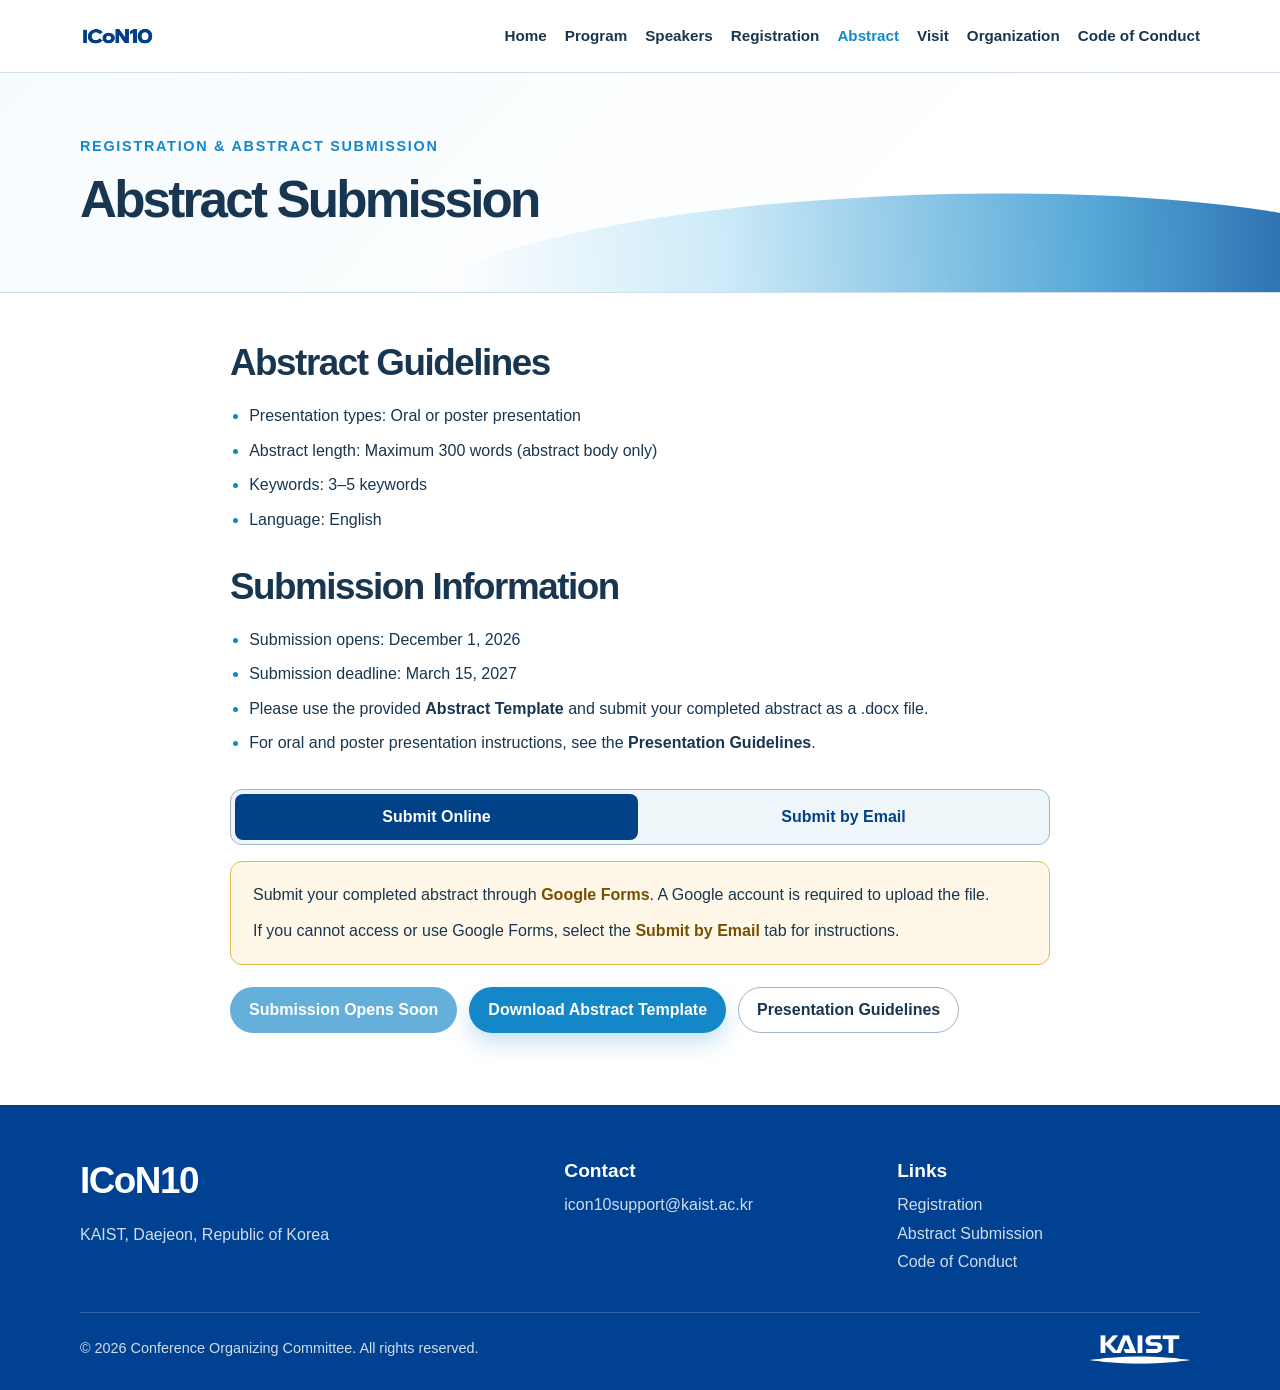
==== commit c0c69f3e: "Add files via upload" ====
--- a/abstract.html
+++ b/abstract.html
@@ -54,15 +54,19 @@
 
     <section class="section">
       <div class="container content-narrow">
-        <h2>Submission Guidelines</h2>
+        <h2>Abstract Guidelines</h2>
         <ul class="check-list">
           <li>Presentation types: Oral or poster presentation</li>
-          <li>Abstract length: maximum 300 words</li>
+          <li>Abstract length: Maximum 300 words (abstract body only)</li>
           <li>Keywords: 3–5 keywords</li>
           <li>Language: English</li>
+        </ul>
+        <h2>Submission Information</h2>
+        <ul class="check-list">
+          <li>Submission opens: December 1, 2026</li>
           <li>Submission deadline: March 15, 2027</li>
-          <li>Please prepare your abstract using the provided <strong>Abstract Template</strong> and submit the
-            completed abstract as a .docx file.</li>
+          <li>Please use the provided <strong>Abstract Template</strong> and submit your completed abstract as a .docx
+            file.</li>
           <li>For oral and poster presentation instructions, see the <strong>Presentation Guidelines</strong>.</li>
         </ul>
 
@@ -84,8 +88,11 @@
               </p>
             </div>
             <div class="button-group">
-              <a class="button primary" href="https://forms.gle/6sK1MXdktZsmo4Js5" target="_blank" rel="noopener">
+<!--               <a class="button primary" href="https://forms.gle/6sK1MXdktZsmo4Js5" target="_blank" rel="noopener">
                 Submit Abstract
+              </a> -->
+              <a class="button primary" aria-disabled="true">
+                Submission Opens Soon
               </a>
               <button class="button primary" id="online-template-open" type="button" aria-haspopup="dialog">Download
                 Abstract Template</button>
@@ -98,16 +105,20 @@
           <div class="submission-panel" role="tabpanel" id="submission-email-panel"
             aria-labelledby="submission-email-tab" tabindex="0" hidden>
             <div class="info-box info-box--note">
-              <p>If you cannot access or use Google Forms, download the <strong>email submission template</strong>
+              <p>If you cannot access or use Google Forms, download the <strong>Abstract Template for Email Submission</strong>
                 below. Complete both pages of the template, including the abstract, submission details and declarations.
               </p>
-              <p class="submission-email-instructions">
+              <!-- <p class="submission-email-instructions">
                 <strong>Attach the completed .docx file and send it by email.</strong><br>
                 <strong>To</strong> · <span class="submission-email-address">icon10support@kaist.ac.kr</span><br>
                 <strong>Subject</strong> · ICoN10 Abstract Submission
+              </p> -->
+              <p class="submission-email-instructions">
+                <strong>Email submission opens on December 1, 2026.</strong><br>
+                The submission email address and instructions will be provided when submissions open.
               </p>
-              <p>We will send you a <strong>confirmation of receipt within two business days</strong> of receiving your
-                submission. If you do not receive a confirmation, please contact us at icon10support@kaist.ac.kr.</p>
+              <!-- <p>We will send you a <strong>confirmation of receipt within two business days</strong> of receiving your
+                submission. If you do not receive a confirmation, please contact us at icon10support@kaist.ac.kr.</p> -->
             </div>
             <div class="button-group">
               <span class="button primary" aria-disabled="true">Submit by Email</span>
